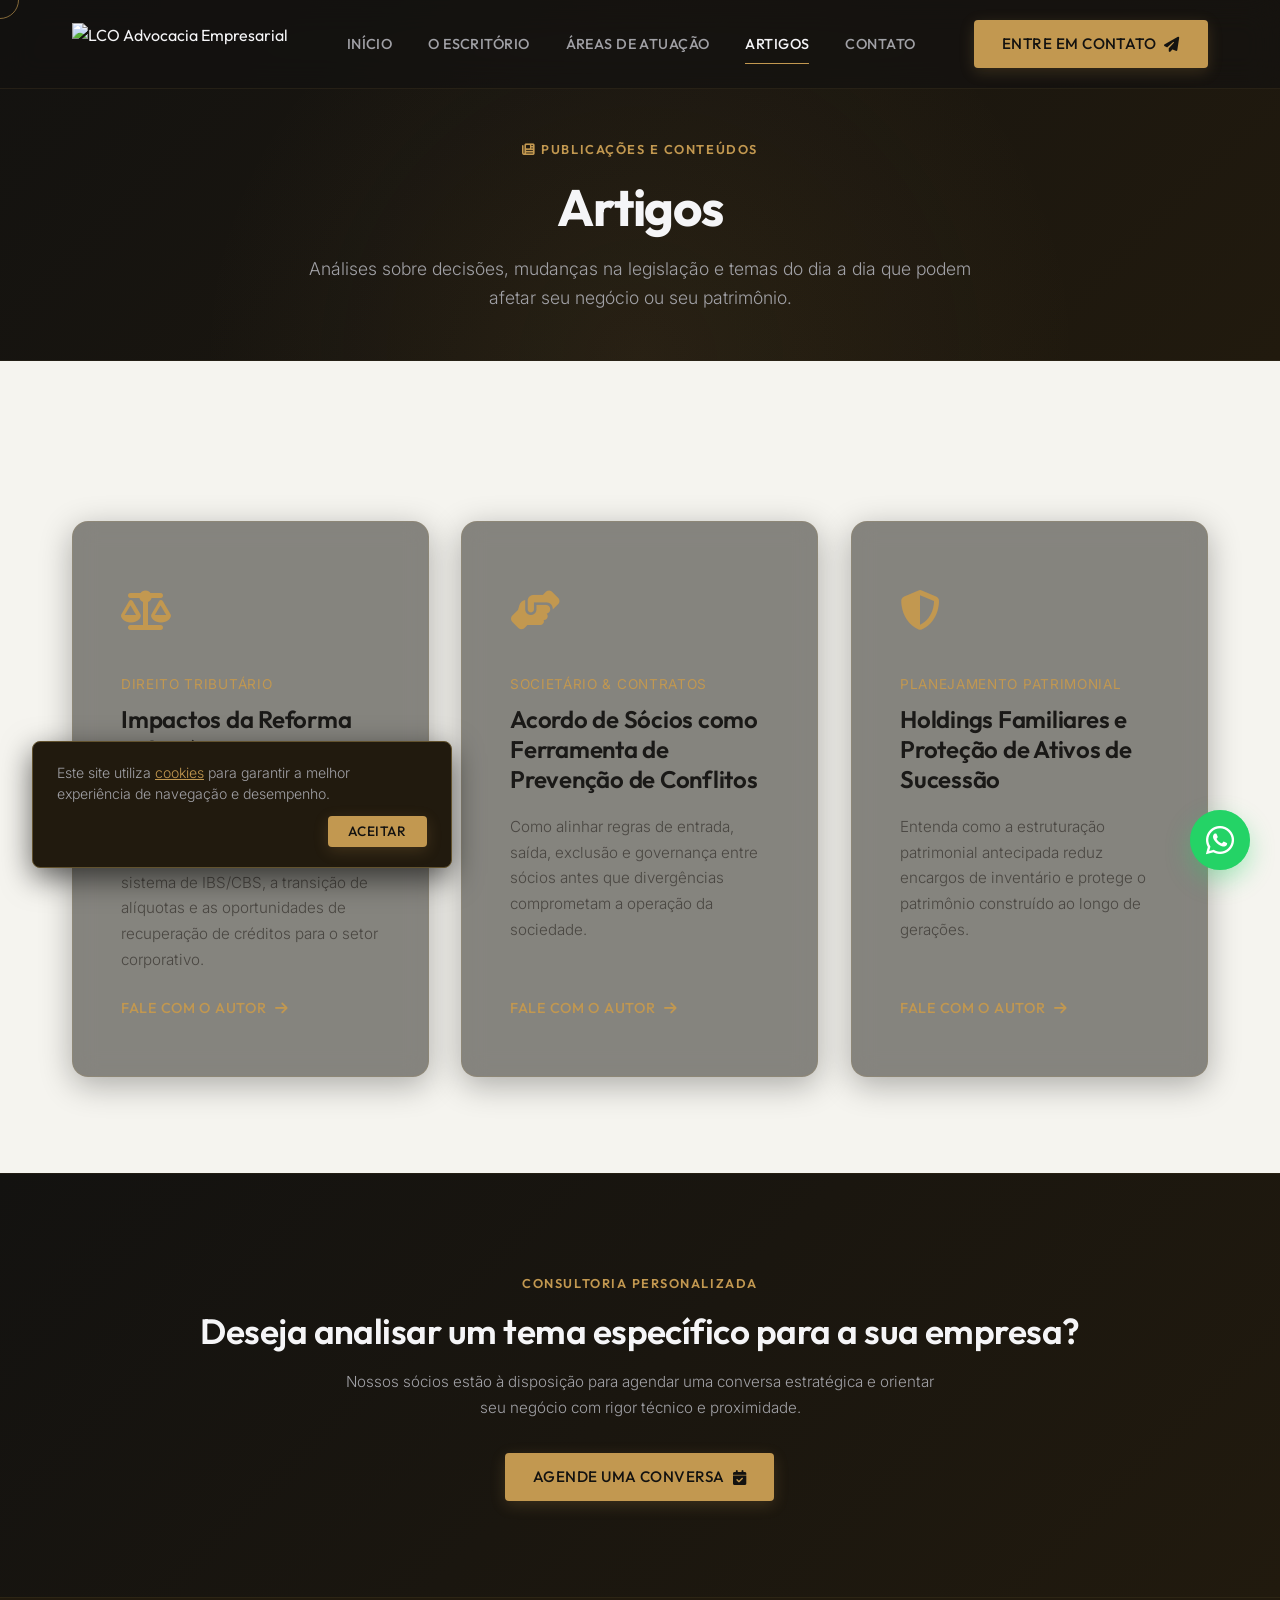
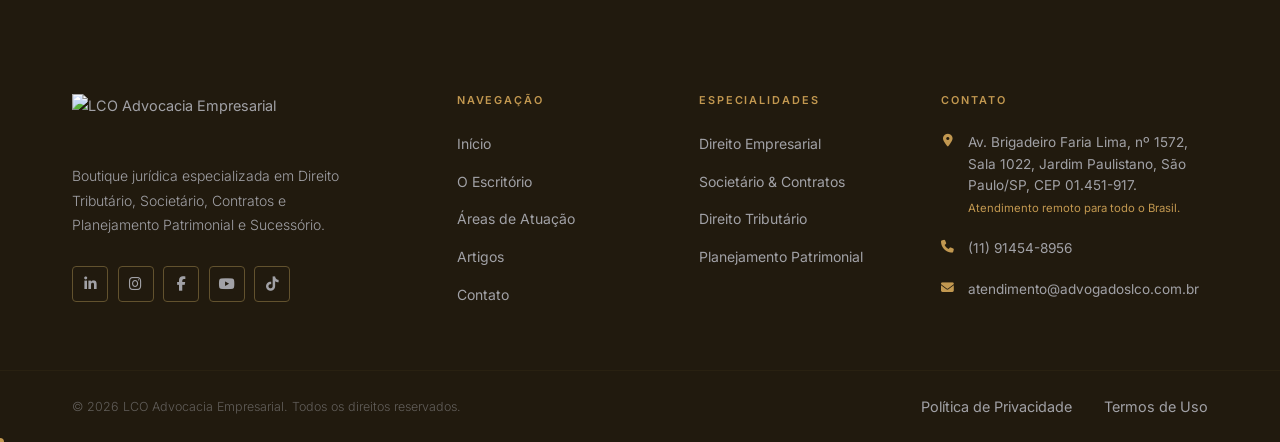
==== artigos.html @ 0fc6b25f "Site LCO Advocacia Empresarial - Versao Final com Ajustes" ====
<!DOCTYPE html>
<html lang="pt-BR">
<head>
  <meta charset="UTF-8">
  <meta name="viewport" content="width=device-width, initial-scale=1.0">
  <meta name="description" content="Artigos e análises sobre decisões jurídicas, mudanças na legislação e temas do dia a dia que podem afetar seu negócio ou seu patrimônio. LCO Advocacia.">
  <title>Artigos | LCO Advocacia Empresarial</title>
  
  <!-- Google Fonts: Outfit & Inter -->
  <link rel="preconnect" href="https://fonts.googleapis.com">
  <link rel="preconnect" href="https://fonts.gstatic.com" crossorigin>
  <link href="https://fonts.googleapis.com/css2?family=Outfit:wght@300;400;500;600;700;800&family=Inter:wght@300;400;500;600&display=swap" rel="stylesheet">
  
  <!-- FontAwesome Icons -->
  <link rel="stylesheet" href="https://cdnjs.cloudflare.com/ajax/libs/font-awesome/6.4.0/css/all.min.css" referrerpolicy="no-referrer" />
  
  <!-- Favicon -->
  <link rel="icon" type="image/png" href="./Imagens/favicon.png">
  <!-- SEO: Open Graph e Canonical -->
  <meta property="og:type" content="website">
  <meta property="og:url" content="https://www.advogadoslco.com.br/artigos.html">
  <meta property="og:title" content="Artigos | LCO Advocacia Empresarial">
  <meta property="og:description" content="Artigos e análises sobre decisões jurídicas, mudanças na legislação e temas do dia a dia.">
  <meta property="og:image" content="https://www.advogadoslco.com.br/Imagens/LCO%203D.png">
  <meta property="og:locale" content="pt_BR">
  <link rel="canonical" href="https://www.advogadoslco.com.br/artigos.html">

  <!-- Custom Styles -->
  <link rel="stylesheet" href="style.css">
</head>
<body>

  <!-- Preloader Animado LCO -->
  <div id="preloader" class="preloader">
    <div class="preloader__logo-wrap">
      <div class="preloader__ring preloader__ring--2"></div>
      <div class="preloader__ring preloader__ring--1"></div>
      <img src="./Imagens/favicon.png" alt="LCO Advocacia" class="preloader__logo">
    </div>
    <div class="preloader__bar"></div>
    <p class="preloader__text">LCO Advocacia</p>
  </div>

  <!-- Header Fixo Premium com Barra Topo -->
  <header class="header transparent">
    <div class="header-top">
      <div class="container header-top-container">
        <div class="header-top-info">
          <a href="mailto:atendimento@advogadoslco.com.br"><i class="fa-solid fa-envelope"></i> atendimento@advogadoslco.com.br</a>
          <a href="tel:5511914548956"><i class="fa-solid fa-phone"></i> (11) 91454-8956</a>
        </div>
        <div class="header-top-social">
          <a href="https://www.linkedin.com/in/lu%C3%ADs-fernando-costa-oliveira-b01384b0/" target="_blank" rel="noopener noreferrer" aria-label="LinkedIn"><i class="fa-brands fa-linkedin-in"></i></a>
          <a href="https://www.instagram.com/luisscostaoliveira/" target="_blank" rel="noopener noreferrer" aria-label="Instagram"><i class="fa-brands fa-instagram"></i></a>
          <a href="https://www.facebook.com/profile.php?id=100076399505576" target="_blank" rel="noopener noreferrer" aria-label="Facebook"><i class="fa-brands fa-facebook-f"></i></a>
          <a href="https://www.youtube.com/@luisscostaoliveiraadv" target="_blank" rel="noopener noreferrer" aria-label="YouTube"><i class="fa-brands fa-youtube"></i></a>
          <a href="https://www.tiktok.com/@luisscostaoliveira?_r=1&_t=ZS-9845zfrhObd" target="_blank" rel="noopener noreferrer" aria-label="TikTok"><i class="fa-brands fa-tiktok"></i></a>
        </div>
      </div>
    </div>
    
    <div class="header-main">
      <div class="container header-container">
        <a href="index.html" class="logo-link" aria-label="LCO Advocacia Home">
          <img src="./Imagens/LCO 3D.png" alt="LCO Advocacia Empresarial" class="logo-img">
        </a>
        
        <!-- Navegação Principal Multipáginas -->
        <nav class="nav-menu" id="navMenu">
          <a href="index.html" class="nav-link">Início</a>
          <a href="sobre.html" class="nav-link">O Escritório</a>
          <a href="atuacao.html" class="nav-link">Áreas de Atuação</a>
          <a href="artigos.html" class="nav-link active">Artigos</a>
          <a href="contato.html" class="nav-link">Contato</a>
        </nav>
        
        <div class="header-actions">
          <a href="contato.html" class="btn btn-gold btn-nav">
            <span>Entre em Contato</span>
            <i class="fa-solid fa-paper-plane"></i>
          </a>
          
          <!-- Menu Hambúrguer Mobile -->
          <button class="mobile-menu-btn" id="mobileMenuBtn" aria-label="Abrir menu de navegação">
            <span class="hamburger-bar"></span>
            <span class="hamburger-bar"></span>
            <span class="hamburger-bar"></span>
          </button>
        </div>
      </div>
    </div>
  </header>

  <!-- Conteúdo Principal -->
  <main>
    
    <!-- Banner de Página -->
    <section class="page-banner">
      <div class="container">
        <span class="section-badge"><i class="fa-solid fa-newspaper"></i> Publicações e Conteúdos</span>
        <h1>Artigos</h1>
        <p style="color: var(--text-secondary); max-width: 700px; margin: 1rem auto 0; font-size: 1.1rem; line-height: 1.6;">
          Análises sobre decisões, mudanças na legislação e temas do dia a dia que podem afetar seu negócio ou seu patrimônio.
        </p>
      </div>
    </section>

    <!-- Grid de Artigos Institucionais -->
    <section class="subpage-container light-section" style="padding: 6rem 0;">
      <div class="container">
        <div class="solutions-grid" style="grid-template-columns: repeat(auto-fit, minmax(320px, 1fr)); gap: 2rem;">
          
          <!-- Artigo 1 -->
          <article class="solution-card reveal" style="display: flex; flex-direction: column; justify-content: space-between;">
            <div class="solution-glow"></div>
            <div class="solution-icon"><i class="fa-solid fa-scale-balanced"></i></div>
            <span style="color: var(--color-gold); font-size: 0.85rem; text-transform: uppercase; font-family: var(--font-sec); letter-spacing: 0.05em; display: block; margin-bottom: 0.5rem;">Direito Tributário</span>
            <h3>Impactos da Reforma Tributária no Planejamento Fiscal de Empresas</h3>
            <p style="margin-bottom: 1.5rem; font-size: 0.95rem;">
              Uma análise profunda sobre o novo sistema de IBS/CBS, a transição de alíquotas e as oportunidades de recuperação de créditos para o setor corporativo.
            </p>
            <a href="contato.html" class="solution-link" style="margin-top: auto; display: inline-flex; align-items: center; gap: 0.5rem; color: var(--color-gold); font-weight: 500;">
              <span>Fale com o Autor</span>
              <i class="fa-solid fa-arrow-right"></i>
            </a>
          </article>

          <!-- Artigo 2 -->
          <article class="solution-card reveal delay-100" style="display: flex; flex-direction: column; justify-content: space-between;">
            <div class="solution-glow"></div>
            <div class="solution-icon"><i class="fa-solid fa-handshake-angle"></i></div>
            <span style="color: var(--color-gold); font-size: 0.85rem; text-transform: uppercase; font-family: var(--font-sec); letter-spacing: 0.05em; display: block; margin-bottom: 0.5rem;">Societário & Contratos</span>
            <h3>Acordo de Sócios como Ferramenta de Prevenção de Conflitos</h3>
            <p style="margin-bottom: 1.5rem; font-size: 0.95rem;">
              Como alinhar regras de entrada, saída, exclusão e governança entre sócios antes que divergências comprometam a operação da sociedade.
            </p>
            <a href="contato.html" class="solution-link" style="margin-top: auto; display: inline-flex; align-items: center; gap: 0.5rem; color: var(--color-gold); font-weight: 500;">
              <span>Fale com o Autor</span>
              <i class="fa-solid fa-arrow-right"></i>
            </a>
          </article>

          <!-- Artigo 3 -->
          <article class="solution-card reveal delay-200" style="display: flex; flex-direction: column; justify-content: space-between;">
            <div class="solution-glow"></div>
            <div class="solution-icon"><i class="fa-solid fa-shield-halved"></i></div>
            <span style="color: var(--color-gold); font-size: 0.85rem; text-transform: uppercase; font-family: var(--font-sec); letter-spacing: 0.05em; display: block; margin-bottom: 0.5rem;">Planejamento Patrimonial</span>
            <h3>Holdings Familiares e Proteção de Ativos de Sucessão</h3>
            <p style="margin-bottom: 1.5rem; font-size: 0.95rem;">
              Entenda como a estruturação patrimonial antecipada reduz encargos de inventário e protege o patrimônio construído ao longo de gerações.
            </p>
            <a href="contato.html" class="solution-link" style="margin-top: auto; display: inline-flex; align-items: center; gap: 0.5rem; color: var(--color-gold); font-weight: 500;">
              <span>Fale com o Autor</span>
              <i class="fa-solid fa-arrow-right"></i>
            </a>
          </article>

        </div>
      </div>
    </section>

    <!-- Chamada para Contato -->
    <section style="padding: 6rem 0; background: linear-gradient(135deg, var(--bg-primary) 0%, var(--bg-secondary) 100%); border-top: 1px solid rgba(98, 82, 46, 0.15);">
      <div class="container" style="text-align: center;">
        <span class="section-badge">Consultoria Personalizada</span>
        <h2 style="font-size: 2.2rem; margin-bottom: 1rem;">Deseja analisar um tema específico para a sua empresa?</h2>
        <p style="color: var(--text-secondary); max-width: 600px; margin: 0 auto 2rem;">
          Nossos sócios estão à disposição para agendar uma conversa estratégica e orientar seu negócio com rigor técnico e proximidade.
        </p>
        <a href="contato.html" class="btn btn-gold btn-lg">
          <span>Agende uma Conversa</span>
          <i class="fa-solid fa-calendar-check"></i>
        </a>
      </div>
    </section>

  </main>

  <!-- Botão Flutuante do WhatsApp -->
  <a href="https://wa.me/5511914548956" class="whatsapp-float" target="_blank" rel="noopener noreferrer" aria-label="Falar pelo WhatsApp">
    <div class="whatsapp-float-pulse"></div>
    <i class="fa-brands fa-whatsapp"></i>
  </a>

  <!-- Rodapé Institucional Expandido -->
  <footer class="footer">
    <div class="footer-top">
      <div class="container footer-grid">
        <div class="footer-brand">
          <a href="index.html"><img src="./Imagens/LCO 3D.png" alt="LCO Advocacia Empresarial" class="footer-logo"></a>
          <p class="footer-desc">Boutique jurídica especializada em Direito Tributário, Societário, Contratos e Planejamento Patrimonial e Sucessório.</p>
          <div class="footer-social">
            <a href="https://www.linkedin.com/in/lu%C3%ADs-fernando-costa-oliveira-b01384b0/" target="_blank" rel="noopener noreferrer" aria-label="LinkedIn"><i class="fa-brands fa-linkedin-in"></i></a>
            <a href="https://www.instagram.com/luisscostaoliveira/" target="_blank" rel="noopener noreferrer" aria-label="Instagram"><i class="fa-brands fa-instagram"></i></a>
            <a href="https://www.facebook.com/profile.php?id=100076399505576" target="_blank" rel="noopener noreferrer" aria-label="Facebook"><i class="fa-brands fa-facebook-f"></i></a>
            <a href="https://www.youtube.com/@luisscostaoliveiraadv" target="_blank" rel="noopener noreferrer" aria-label="YouTube"><i class="fa-brands fa-youtube"></i></a>
            <a href="https://www.tiktok.com/@luisscostaoliveira?_r=1&_t=ZS-9845zfrhObd" target="_blank" rel="noopener noreferrer" aria-label="TikTok"><i class="fa-brands fa-tiktok"></i></a>
          </div>
        </div>
        <div class="footer-nav">
          <h4 class="footer-heading">Navegação</h4>
          <ul>
            <li><a href="index.html">Início</a></li>
            <li><a href="sobre.html">O Escritório</a></li>
            <li><a href="atuacao.html">Áreas de Atuação</a></li>
            <li><a href="artigos.html">Artigos</a></li>
            <li><a href="contato.html">Contato</a></li>
          </ul>
        </div>
        <div class="footer-nav">
          <h4 class="footer-heading">Especialidades</h4>
          <ul>
            <li><a href="atuacao.html">Direito Empresarial</a></li>
            <li><a href="atuacao.html">Societário &amp; Contratos</a></li>
            <li><a href="atuacao.html">Direito Tributário</a></li>
            <li><a href="atuacao.html">Planejamento Patrimonial</a></li>
          </ul>
        </div>
        <div class="footer-contact-col">
          <h4 class="footer-heading">Contato</h4>
          <div class="footer-contact-items">
            <div class="footer-contact-item">
              <i class="fa-solid fa-location-dot"></i>
              <span>Av. Brigadeiro Faria Lima, nº 1572, Sala 1022, Jardim Paulistano, São Paulo/SP, CEP 01.451-917.<br><small style="color: var(--color-gold);">Atendimento remoto para todo o Brasil.</small></span>
            </div>
            <div class="footer-contact-item">
              <i class="fa-solid fa-phone"></i>
              <a href="tel:5511914548956">(11) 91454-8956</a>
            </div>
            <div class="footer-contact-item">
              <i class="fa-solid fa-envelope"></i>
              <a href="mailto:atendimento@advogadoslco.com.br">atendimento@advogadoslco.com.br</a>
            </div>
          </div>
        </div>
      </div>
    </div>
    <div class="footer-bottom">
      <div class="container footer-bottom-container">
        <p>&copy; 2026 LCO Advocacia Empresarial. Todos os direitos reservados.</p>
        <div class="footer-links">
          <a href="privacidade.html">Política de Privacidade</a>
          <a href="termos.html">Termos de Uso</a>
        </div>
      </div>
    </div>
  </footer>

  <!-- Custom Script -->
  <script src="script.js" defer></script>
</body>
</html>
---- style.css ----
@import url('https://fonts.googleapis.com/css2?family=Outfit:wght@300;400;500;600;700;800&family=Inter:wght@300;400;500;600&display=swap');

:root {
  /* Paleta de Cores Oficial - LCO Advocacia */
  --bg-primary: #131210;       /* Grafite Escuro Quente */
  --bg-secondary: #211a0e;     /* Grafite Escuro Médio */
  --color-gold: #c29850;       /* Dourado Metálico Principal (Destaque) */
  --color-gold-hover: #b69756; /* Dourado Suave (Hover/Realces) */
  --color-bronze: #62522e;     /* Bronze Profundo (Bordas e divisores) */
  --text-primary: #f5f5f7;     /* Off-White (Texto Principal) */
  --text-secondary: #a1a1a6;   /* Cinza Claro (Texto Secundário) */

  /* Tipografia */
  --font-main: 'Outfit', sans-serif;
  --font-sec: 'Inter', sans-serif;

  /* Transições e Animações */
  --transition-fast: 0.2s ease;
  --transition-normal: 0.35s cubic-bezier(0.16, 1, 0.3, 1);
  --transition-slow: 0.6s cubic-bezier(0.16, 1, 0.3, 1);

  /* Elementos de Layout */
  --border-radius-sm: 4px;
  --border-radius-md: 8px;
  --border-radius-lg: 16px;
  --border-radius-full: 9999px;
  
  --border-subtle: 1px solid rgba(194, 152, 80, 0.15);
  --shadow-premium: 0 15px 35px rgba(0, 0, 0, 0.6);
}

/* Reset Global */
*, *::before, *::after {
  box-sizing: border-box;
  margin: 0;
  padding: 0;
}

html {
  scroll-behavior: smooth;
  font-size: 16px;
  -webkit-text-size-adjust: 100%;
}

body {
  background-color: var(--bg-primary);
  color: var(--text-primary);
  font-family: var(--font-main);
  line-height: 1.6;
  -webkit-font-smoothing: antialiased;
  -moz-osx-font-smoothing: grayscale;
  overflow-x: hidden;
}

/* Estilos de Tipografia */
h1, h2, h3, h4, h5, h6 {
  color: var(--text-primary);
  font-weight: 600;
  line-height: 1.25;
  letter-spacing: -0.01em;
}

h1 {
  font-size: clamp(2.5rem, 5vw, 4rem);
  font-weight: 700;
  letter-spacing: -0.025em;
  margin-bottom: 1.5rem;
}

h2 {
  font-size: clamp(2rem, 4vw, 2.75rem);
  font-weight: 600;
  letter-spacing: -0.015em;
  margin-bottom: 1.25rem;
}

h3 {
  font-size: clamp(1.35rem, 2.5vw, 1.75rem);
  font-weight: 500;
  margin-bottom: 1rem;
}

p {
  color: var(--text-secondary);
  font-family: var(--font-sec);
  font-size: clamp(0.95rem, 1vw, 1.05rem);
  font-weight: 300;
  margin-bottom: 1.5rem;
  max-width: 75ch;
  line-height: 1.7;
}

/* Links e Elementos Interativos */
a {
  color: inherit;
  text-decoration: none;
  transition: color var(--transition-fast), border-color var(--transition-fast);
}

button, 
.btn,
input[type="submit"],
input[type="button"] {
  cursor: pointer;
  font-family: var(--font-main);
  font-size: 0.95rem;
  font-weight: 500;
  border: none;
  background: none;
  outline: none;
  display: inline-flex;
  align-items: center;
  justify-content: center;
  transition: background-color var(--transition-normal), 
              color var(--transition-normal), 
              border-color var(--transition-normal), 
              transform var(--transition-normal),
              box-shadow var(--transition-normal);
}

button:focus-visible,
a:focus-visible,
input:focus-visible,
textarea:focus-visible {
  outline: 2px solid var(--color-gold);
  outline-offset: 4px;
}

::-webkit-selection {
  background-color: var(--color-gold);
  color: var(--bg-primary);
}
::selection {
  background-color: var(--color-gold);
  color: var(--bg-primary);
}

/* Layout Base */
.container {
  width: 100%;
  max-width: 1200px;
  margin: 0 auto;
  padding: 0 2rem;
}

@media (max-width: 768px) {
  .container {
    padding: 0 1.25rem;
  }
}

/* Botões Premium */
.btn {
  padding: 0.75rem 1.75rem;
  border-radius: var(--border-radius-sm);
  font-weight: 500;
  gap: 0.5rem;
  letter-spacing: 0.03em;
  text-transform: uppercase;
}

.btn-large {
  padding: 1rem 2.25rem;
  font-size: 1rem;
}

.btn-gold {
  background-color: var(--color-gold);
  color: var(--bg-primary);
  box-shadow: 0 4px 15px rgba(194, 152, 80, 0.2);
}

.btn-gold:hover {
  background-color: var(--color-gold-hover);
  transform: translateY(-2px);
  box-shadow: 0 6px 20px rgba(194, 152, 80, 0.3);
}

.btn-outline {
  border: 1px solid var(--color-bronze);
  color: var(--text-primary);
}

.btn-outline:hover {
  border-color: var(--color-gold);
  background-color: rgba(194, 152, 80, 0.05);
  color: var(--color-gold);
  transform: translateY(-2px);
}

.section-badge {
  display: inline-block;
  color: var(--color-gold);
  font-size: 0.8rem;
  font-weight: 600;
  text-transform: uppercase;
  letter-spacing: 0.12em;
  margin-bottom: 1rem;
}

.section-title {
  font-size: clamp(2rem, 3.5vw, 2.5rem);
  font-weight: 700;
  line-height: 1.2;
  margin-bottom: 1.75rem;
}

.text-center {
  text-align: center;
}

/* ==========================================================================
   Header com Barra de Informações do Topo
   ========================================================================== */
.header {
  position: fixed;
  top: 0;
  left: 0;
  width: 100%;
  z-index: 1000;
  transition: transform var(--transition-normal), background-color var(--transition-normal);
}

.header-top {
  background-color: rgba(19, 18, 16, 0.95);
  border-bottom: 1px solid rgba(98, 82, 46, 0.2);
  font-size: 0.8rem;
  padding: 0.5rem 0;
  color: var(--text-secondary);
  font-family: var(--font-sec);
  transition: height var(--transition-normal), opacity var(--transition-normal);
}

.header-top-container {
  display: flex;
  justify-content: space-between;
  align-items: center;
}

.header-top-info {
  display: flex;
  gap: 2rem;
}

.header-top-info a {
  display: flex;
  align-items: center;
  gap: 0.5rem;
}

.header-top-info a:hover {
  color: var(--color-gold);
}

.header-top-social {
  display: flex;
  gap: 1rem;
}

.header-top-social a {
  transition: color var(--transition-fast);
}

.header-top-social a:hover {
  color: var(--color-gold);
}

.header-main {
  padding: 1.25rem 0;
  background-color: rgba(19, 18, 16, 0.7);
  backdrop-filter: blur(16px);
  -webkit-backdrop-filter: blur(16px);
  border-bottom: 1px solid rgba(194, 152, 80, 0.1);
  transition: padding var(--transition-normal), background-color var(--transition-normal);
}

.header-container {
  display: flex;
  align-items: center;
  justify-content: space-between;
}

.logo-img {
  height: 42px;
  width: auto;
  display: block;
}

.nav-menu {
  display: flex;
  align-items: center;
  gap: 2.25rem;
}

.nav-link {
  font-size: 0.9rem;
  font-weight: 500;
  color: var(--text-secondary);
  position: relative;
  padding: 0.5rem 0;
  letter-spacing: 0.03em;
  text-transform: uppercase;
}

.nav-link::after {
  content: '';
  position: absolute;
  bottom: 0;
  left: 50%;
  transform: translateX(-50%);
  width: 0;
  height: 1px;
  background-color: var(--color-gold);
  transition: width var(--transition-normal);
}

.nav-link:hover,
.nav-link.active {
  color: var(--text-primary);
}

.nav-link:hover::after,
.nav-link.active::after {
  width: 100%;
}

.header-actions {
  display: flex;
  align-items: center;
  gap: 1rem;
}

.mobile-menu-btn {
  display: none;
  font-size: 1.5rem;
  color: var(--text-primary);
  padding: 0.5rem;
}

/* Colapso no scroll */
.header.header-scrolled {
  box-shadow: 0 10px 30px rgba(0, 0, 0, 0.4);
}

.header.header-scrolled .header-top {
  display: none;
}

.header.header-scrolled .header-main {
  padding: 0.75rem 0;
  background-color: rgba(19, 18, 16, 0.95);
  border-bottom-color: rgba(194, 152, 80, 0.2);
}

/* ==========================================================================
   Hero Section Imersiva (Foto de Fundo Dr. Luís no Escritório LCO)
   ========================================================================== */
.hero-immersive-section {
  position: relative;
  min-height: 100vh;
  display: flex;
  align-items: center;
  padding: 130px 0 70px;
  overflow: hidden;
  background-color: #0e0d0b;
  perspective: 1000px; /* Habilita efeito de inclinação 3D */
}

/* Div do background dinâmico para Parallax */
.hero-immersive-section .hero-immersive__bg {
  position: absolute;
  top: 0;
  left: 0;
  width: 100%;
  height: 120%; /* Altura maior para cobrir o movimento de subida no scroll */
  z-index: 0;
}
.hero-immersive-section .hero-immersive__bg img {
  width: 100%;
  height: 100%;
  object-fit: cover;
  filter: brightness(0.25) contrast(1.1);
}

/* Palco de posicionamento da foto do Hero (Estático) */
#heroStage {
  position: absolute;
  inset: 0;
  width: 100%;
  height: 100%;
  z-index: 2;
  pointer-events: none;
}

.hero-character-3d {
  position: absolute;
  bottom: 0;
  right: 10%;
  max-height: calc(100vh - 75px);
  height: 94%;
  width: auto;
  z-index: 2;
  object-fit: contain;
  pointer-events: none;
  filter: drop-shadow(-15px 15px 35px rgba(0,0,0,0.7));
}

.hero-bg-overlay {
  position: absolute;
  inset: 0;
  background: linear-gradient(90deg, 
    rgba(14, 13, 11, 0.98) 0%, 
    rgba(14, 13, 11, 0.90) 35%, 
    rgba(14, 13, 11, 0.40) 50%, 
    rgba(14, 13, 11, 0) 62%);
  z-index: 1;
  pointer-events: none;
}

.hero-container {
  position: relative;
  z-index: 2;
  display: grid;
  grid-template-columns: 1.25fr 0.75fr;
  gap: 2rem;
  align-items: center;
  width: 100%;
}

.hero-content {
  display: flex;
  flex-direction: column;
  align-items: flex-start;
  max-width: 680px;
}

.hero-title {
  font-size: clamp(2rem, 3.8vw, 3rem);
  font-weight: 700;
  line-height: 1.25;
  color: var(--text-primary);
  margin-bottom: 1.25rem;
  letter-spacing: -0.02em;
  text-shadow: 0 4px 25px rgba(0, 0, 0, 0.7);
}

.hero-desc {
  font-size: clamp(0.95rem, 1.1vw, 1.05rem);
  line-height: 1.7;
  color: var(--text-secondary);
  margin-bottom: 1.75rem;
  text-shadow: 0 2px 12px rgba(0, 0, 0, 0.6);
}

.hero-actions {
  display: flex;
  align-items: center;
  gap: 2rem;
  margin-bottom: 1.5rem;
  flex-wrap: wrap;
}

.hero-stats-bar {
  display: flex;
  align-items: center;
  flex-wrap: wrap;
  gap: 1.5rem;
  padding-top: 2rem;
  border-top: 1px solid rgba(194, 152, 80, 0.25);
  width: 100%;
}

.hero-stats-bar .stat-item {
  display: flex;
  align-items: center;
  gap: 0.5rem;
  color: var(--color-gold);
  font-size: 0.85rem;
  font-weight: 500;
  font-family: var(--font-sec);
  text-transform: uppercase;
  letter-spacing: 0.05em;
}

.hero-stats-bar .stat-item i {
  font-size: 1.2rem;
}

.hero-stats-bar .stat-item span {
  color: var(--text-secondary);
}

/* Responsividade Hero Imersivo */
@media (max-width: 992px) {
  .hero-immersive-section {
    background-position: 78% center;
  }

  .hero-immersive-section .hero-immersive__bg img {
    filter: brightness(0.32) contrast(1.1) !important;
  }

  .hero-bg-overlay {
    background: linear-gradient(180deg, 
      rgba(14, 13, 11, 0.90) 0%, 
      rgba(14, 13, 11, 0.82) 50%, 
      rgba(14, 13, 11, 0.92) 100%) !important;
  }

  .hero-container {
    grid-template-columns: 1fr;
    text-align: center;
  }

  .hero-content {
    align-items: center;
    max-width: 100%;
  }

  .hero-title, .hero-desc {
    text-shadow: 0 2px 12px rgba(0, 0, 0, 0.9);
  }

  .hero-actions {
    justify-content: center;
  }

  .hero-stats-bar {
    justify-content: center;
  }

  .hero-character-3d {
    opacity: 0.38 !important;
    max-height: 55vh;
    right: 50%;
    transform: translateX(50%);
    filter: drop-shadow(0px 10px 25px rgba(0,0,0,0.9));
  }
}

@media (max-width: 576px) {
  .hero-stats-bar {
    flex-direction: column;
    gap: 1rem;
  }

  .stat-sep {
    width: 60px;
    height: 1px;
  }
}



.hero-phone-cta .phone-details span {
  display: block;
  font-size: 0.75rem;
  color: var(--text-secondary);
}

.hero-phone-cta .phone-details h4 {
  font-size: 1.05rem;
  font-weight: 600;
  color: var(--text-primary);
}

.hero-image-wrapper {
  position: relative;
  display: flex;
  justify-content: center;
  align-items: center;
}

.hero-img {
  max-width: 100%;
  height: auto;
  border-radius: var(--border-radius-lg);
  border: 1px solid rgba(194, 152, 80, 0.25);
  box-shadow: var(--shadow-premium);
  mask-image: linear-gradient(to bottom, black 85%, transparent 100%);
  -webkit-mask-image: linear-gradient(to bottom, black 85%, transparent 100%);
}

.hero-glow {
  position: absolute;
  width: 120%;
  height: 120%;
  background: radial-gradient(circle, rgba(194, 152, 80, 0.08) 0%, transparent 60%);
  pointer-events: none;
  z-index: -1;
}

/* ==========================================================================
   Seção Resumo do Escritório (Home)
   ========================================================================== */
.about-summary {
  padding: 8rem 0;
  background-color: var(--bg-secondary);
  position: relative;
}

.about-summary-grid {
  display: grid;
  grid-template-columns: 1.2fr 1fr;
  gap: 5rem;
  align-items: center;
}

.about-summary-text .about-lead {
  font-size: 1.2rem;
  color: var(--text-primary);
  font-weight: 400;
  border-left: 3px solid var(--color-gold);
  padding-left: 1.25rem;
  margin-bottom: 1.75rem;
}

.about-summary-visual {
  display: flex;
  justify-content: center;
}

.summary-circle-frame {
  position: relative;
  width: 380px;
  height: 380px;
  border-radius: 50%;
  padding: 8px;
  background: linear-gradient(135deg, var(--color-bronze) 0%, rgba(98, 82, 46, 0.1) 100%);
  box-shadow: var(--shadow-premium);
}

.summary-circle-frame::before {
  content: '';
  position: absolute;
  inset: 0;
  border: 1px solid rgba(194, 152, 80, 0.3);
  border-radius: 50%;
  pointer-events: none;
  margin: 4px;
}

.summary-img {
  width: 100%;
  height: 100%;
  object-fit: cover;
  border-radius: 50%;
  display: block;
}

/* ==========================================================================
   Nossas Soluções (Especialidades na Home)
   ========================================================================== */
.solutions-section {
  padding: 8rem 0;
  background-color: var(--bg-primary);
}

.solutions-grid {
  display: grid;
  grid-template-columns: repeat(2, 1fr);
  gap: 2.5rem;
  margin-top: 4rem;
}

.solution-card {
  position: relative;
  background: rgba(23, 20, 15, 0.5);
  backdrop-filter: blur(12px);
  -webkit-backdrop-filter: blur(12px);
  border: 1px solid rgba(194, 152, 80, 0.15);
  border-radius: var(--border-radius-lg);
  padding: 3.5rem 3rem;
  overflow: hidden;
  transition: transform var(--transition-normal), 
              border-color var(--transition-normal), 
              box-shadow var(--transition-normal),
              background var(--transition-normal);
  display: flex;
  flex-direction: column;
  align-items: flex-start;
  z-index: 1;
  box-shadow: 0 8px 32px 0 rgba(0, 0, 0, 0.3);
}

.solution-card:hover {
  transform: scale(1.02) translateY(-8px);
  border-color: var(--color-gold);
  background: rgba(23, 20, 15, 0.8);
  box-shadow: 0 20px 40px rgba(0, 0, 0, 0.5), 
              0 0 30px rgba(194, 152, 80, 0.15);
}

.solution-glow {
  position: absolute;
  bottom: 0;
  left: 50%;
  transform: translateX(-50%) translateY(50%);
  width: 150%;
  height: 150%;
  background: radial-gradient(circle, rgba(194, 152, 80, 0.12) 0%, transparent 70%);
  opacity: 0;
  transition: opacity var(--transition-slow);
  pointer-events: none;
  z-index: -1;
}

.solution-card:hover .solution-glow {
  opacity: 1;
}

.solution-icon {
  font-size: 2.5rem;
  color: var(--color-gold);
  margin-bottom: 2rem;
  transition: transform var(--transition-normal);
}

.solution-card:hover .solution-icon {
  transform: scale(1.1);
}

.solution-card h3 {
  font-size: 1.5rem;
  font-weight: 600;
  margin-bottom: 1.25rem;
}

.solution-card p {
  font-size: 1rem;
  color: var(--text-secondary);
  margin-bottom: 2rem;
}

.solution-link {
  color: var(--color-gold);
  font-size: 0.9rem;
  font-weight: 600;
  text-transform: uppercase;
  letter-spacing: 0.05em;
  display: inline-flex;
  align-items: center;
  gap: 0.5rem;
  margin-top: auto;
}

.solution-link i {
  transition: transform var(--transition-fast);
}

.solution-card:hover .solution-link i {
  transform: translateX(5px);
}

/* ==========================================================================
   Banners das Páginas Internas (Breadcrumbs)
   ========================================================================== */
.page-banner {
  padding: 8.5rem 0 3rem;
  background: radial-gradient(circle at 50% 100%, rgba(194, 152, 80, 0.08) 0%, transparent 60%),
              linear-gradient(135deg, var(--bg-primary) 0%, var(--bg-secondary) 100%);
  border-bottom: 1px solid rgba(98, 82, 46, 0.2);
  text-align: center;
}

.page-banner h1 {
  font-size: clamp(2.2rem, 5vw, 3.2rem);
  margin-bottom: 1rem;
  font-weight: 700;
}

.breadcrumb {
  display: flex;
  justify-content: center;
  align-items: center;
  gap: 0.5rem;
  font-family: var(--font-sec);
  font-size: 0.9rem;
  color: var(--text-secondary);
}

.breadcrumb a {
  transition: color var(--transition-fast);
}

.breadcrumb a:hover {
  color: var(--color-gold);
}

.breadcrumb span {
  color: var(--color-gold);
}

.subpage-container {
  padding: 8rem 0;
}

/* ==========================================================================
   Estilos específicos de sobre.html (Apresentação Sócios)
   ========================================================================== */
.lawyers-section {
  padding: 8rem 0;
  background-color: var(--bg-primary);
}

.lawyers-grid {
  display: grid;
  grid-template-columns: repeat(2, 1fr);
  gap: 4rem;
  margin-top: 4rem;
}

.lawyer-card {
  background: rgba(23, 20, 15, 0.4);
  backdrop-filter: blur(8px);
  -webkit-backdrop-filter: blur(8px);
  border: 1px solid rgba(194, 152, 80, 0.15);
  border-radius: var(--border-radius-lg);
  padding: 4rem 3rem;
  box-shadow: var(--shadow-premium);
  display: flex;
  flex-direction: column;
  align-items: center;
  gap: 2rem;
  transition: transform var(--transition-normal), border-color var(--transition-normal);
}

.lawyer-card:hover {
  transform: translateY(-5px);
  border-color: var(--color-gold);
}

.lawyer-photo-frame {
  position: relative;
  width: 180px;
  height: 180px;
  border-radius: 50%;
  padding: 5px;
  background: linear-gradient(135deg, var(--color-gold) 0%, var(--color-bronze) 100%);
  box-shadow: var(--shadow-premium);
}

.lawyer-photo {
  width: 100%;
  height: 100%;
  object-fit: cover;
  object-position: top;
  border-radius: 50%;
  display: block;
}

.lawyer-info {
  text-align: center;
  width: 100%;
}

.lawyer-info h2 {
  font-size: 1.6rem;
  margin-bottom: 0.25rem;
}

.lawyer-role {
  color: var(--color-gold);
  font-size: 0.85rem;
  text-transform: uppercase;
  letter-spacing: 0.1em;
  margin-bottom: 0.5rem;
  font-weight: 600;
}

.lawyer-oab {
  font-size: 0.85rem;
  color: var(--text-secondary);
  margin-bottom: 1.5rem;
  font-family: var(--font-sec);
}

.lawyer-bio {
  font-size: 0.95rem;
  line-height: 1.7;
  color: var(--text-secondary);
  text-align: justify;
}

/* ==========================================================================
   Estilos específicos de atuacao.html (Pilares e Clientes)
   ========================================================================== */
.atuacao-details {
  background-color: var(--bg-primary);
}

.atuacao-list {
  display: flex;
  flex-direction: column;
  gap: 4rem;
}

.atuacao-item {
  display: grid;
  grid-template-columns: 1fr 1.5fr;
  gap: 4rem;
  padding: 4rem;
  background: rgba(23, 20, 15, 0.35);
  backdrop-filter: blur(8px);
  -webkit-backdrop-filter: blur(8px);
  border: 1px solid rgba(194, 152, 80, 0.15);
  border-radius: var(--border-radius-lg);
  box-shadow: var(--shadow-premium);
}

.atuacao-title-box {
  display: flex;
  flex-direction: column;
  align-items: flex-start;
}

.atuacao-icon {
  font-size: 3rem;
  color: var(--color-gold);
  margin-bottom: 1.5rem;
}

.atuacao-title-box h2 {
  font-size: 1.85rem;
  line-height: 1.3;
}

.atuacao-content-box {
  display: flex;
  flex-direction: column;
}

.atuacao-content-box p {
  font-size: 1.05rem;
  margin-bottom: 2rem;
}

.atuacao-features-grid {
  display: grid;
  grid-template-columns: repeat(2, 1fr);
  gap: 1.25rem;
}

.atuacao-feature-item {
  display: flex;
  align-items: center;
  gap: 0.75rem;
  font-family: var(--font-sec);
  font-size: 0.95rem;
  color: var(--text-primary);
}

.atuacao-feature-item i {
  color: var(--color-gold);
  font-size: 0.8rem;
}

.clients-section {
  padding: 8rem 0;
  background-color: var(--bg-secondary);
}

.clients-grid {
  display: grid;
  grid-template-columns: repeat(4, 1fr);
  gap: 2rem;
  margin-top: 4rem;
}

.client-card {
  background-color: var(--bg-primary);
  border: 1px solid rgba(98, 82, 46, 0.2);
  border-radius: var(--border-radius-md);
  padding: 2.5rem 2rem;
  transition: all var(--transition-normal);
  text-align: center;
}

.client-card:hover {
  transform: translateY(-5px);
  border-color: var(--color-gold);
  box-shadow: 0 15px 30px rgba(0, 0, 0, 0.4);
}

.client-icon {
  font-size: 2.25rem;
  color: var(--color-gold);
  margin-bottom: 1.5rem;
}

.client-card h3 {
  font-size: 1.2rem;
  margin-bottom: 1rem;
}

.client-card p {
  font-size: 0.875rem;
  color: var(--text-secondary);
  line-height: 1.6;
  margin-bottom: 0;
}

/* ==========================================================================
   Seção Contato (Página e Formulário)
   ========================================================================== */
.contact-grid {
  display: grid;
  grid-template-columns: 1.1fr 1.3fr;
  gap: 5rem;
  align-items: flex-start;
}

.info-items {
  display: flex;
  flex-direction: column;
  gap: 2.25rem;
  margin: 3rem 0;
}

.info-item {
  display: flex;
  align-items: flex-start;
  gap: 1.25rem;
}

.info-icon {
  width: 50px;
  height: 50px;
  background-color: rgba(194, 152, 80, 0.08);
  border: 1px solid rgba(194, 152, 80, 0.2);
  border-radius: var(--border-radius-md);
  display: flex;
  align-items: center;
  justify-content: center;
  color: var(--color-gold);
  font-size: 1.25rem;
  flex-shrink: 0;
  transition: transform var(--transition-normal), border-color var(--transition-normal);
}

.info-item:hover .info-icon {
  transform: translateY(-3px);
  border-color: var(--color-gold);
}

.info-text h3 {
  font-size: 1.1rem;
  font-weight: 600;
  margin-bottom: 0.25rem;
}

.info-text p {
  font-size: 0.95rem;
  color: var(--text-secondary);
  margin-bottom: 0;
  font-family: var(--font-sec);
}

.contact-social {
  display: flex;
  gap: 1rem;
}

.contact-social a {
  width: 40px;
  height: 40px;
  border: 1px solid var(--color-bronze);
  border-radius: var(--border-radius-sm);
  display: flex;
  align-items: center;
  justify-content: center;
  color: var(--text-secondary);
  font-size: 1rem;
  transition: all var(--transition-normal);
}

.contact-social a:hover {
  border-color: var(--color-gold);
  color: var(--color-gold);
  background-color: rgba(194, 152, 80, 0.05);
  transform: translateY(-3px);
}

.contact-form-wrapper {
  background-color: var(--bg-secondary);
  border: 1px solid rgba(98, 82, 46, 0.2);
  border-radius: var(--border-radius-lg);
  padding: 3.5rem 3rem;
  box-shadow: var(--shadow-premium);
}

.contact-form {
  display: flex;
  flex-direction: column;
  gap: 1.75rem;
}

.form-group {
  display: flex;
  flex-direction: column;
  gap: 0.5rem;
}

.form-group label {
  font-size: 0.8rem;
  font-weight: 500;
  color: var(--text-primary);
  text-transform: uppercase;
  letter-spacing: 0.05em;
}

.form-group input,
.form-group select,
.form-group textarea {
  background-color: var(--bg-primary);
  border: 1px solid var(--color-bronze);
  color: var(--text-primary);
  font-family: var(--font-sec);
  font-size: 0.95rem;
  padding: 1rem 1.25rem;
  border-radius: var(--border-radius-sm);
  outline: none;
  transition: border-color var(--transition-normal), 
              box-shadow var(--transition-normal),
              background-color var(--transition-normal);
}

.form-group input::placeholder,
.form-group textarea::placeholder {
  color: #55524c;
}

.form-group input:focus,
.form-group select:focus,
.form-group textarea:focus {
  border-color: var(--color-gold);
  box-shadow: 0 0 15px rgba(194, 152, 80, 0.25), inset 0 0 10px rgba(194, 152, 80, 0.05);
  background-color: rgba(33, 26, 14, 0.9);
}

.contact-form .btn {
  width: 100%;
  margin-top: 0.5rem;
}

/* ==========================================================================
   Botão Flutuante do WhatsApp & Rodapé
   ========================================================================== */
.whatsapp-float {
  position: fixed;
  bottom: 30px;
  right: 30px;
  width: 60px;
  height: 60px;
  background-color: #25d366;
  color: #fff;
  border-radius: 50%;
  display: flex;
  align-items: center;
  justify-content: center;
  font-size: 2rem;
  box-shadow: 0 10px 25px rgba(37, 211, 102, 0.35);
  z-index: 999;
  transition: transform var(--transition-normal), background-color var(--transition-normal);
}

.whatsapp-float:hover {
  transform: scale(1.1) translateY(-3px);
  background-color: #20ba59;
}

.whatsapp-float-pulse {
  position: absolute;
  inset: 0;
  border-radius: 50%;
  background-color: #25d366;
  opacity: 0.4;
  z-index: -1;
  animation: whatsappPulse 2s infinite;
}

@keyframes whatsappPulse {
  0% {
    transform: scale(1);
    opacity: 0.45;
  }
  100% {
    transform: scale(1.6);
    opacity: 0;
  }
}

.footer {
  background-color: var(--bg-primary);
  border-top: 1px solid rgba(98, 82, 46, 0.15);
  padding: 3rem 0;
  color: var(--text-secondary);
  font-size: 0.9rem;
  font-family: var(--font-sec);
}

.footer-container {
  display: flex;
  align-items: center;
  justify-content: space-between;
}

.footer-links {
  display: flex;
  gap: 2rem;
}

.footer-links a:hover {
  color: var(--color-gold);
}

/* ==========================================================================
   Scroll Reveal Animations
   ========================================================================== */
.reveal {
  opacity: 0;
  transform: translateY(40px);
  transition: opacity 0.8s cubic-bezier(0.16, 1, 0.3, 1), 
              transform 0.8s cubic-bezier(0.16, 1, 0.3, 1);
}

.reveal.active {
  opacity: 1;
  transform: translateY(0);
}

.reveal.delay-100 { transition-delay: 0.1s; }
.reveal.delay-200 { transition-delay: 0.2s; }
.reveal.delay-300 { transition-delay: 0.3s; }


/* ==========================================================================
   Design Premium Estilo Hafnia (Adições LCO)
   ========================================================================== */
.italic {
  font-style: italic;
  font-family: var(--font-main);
  font-weight: 300;
}

/* Header Transparente com Blur */
.header.transparent {
  background-color: transparent;
  border-bottom: 1px solid rgba(194, 152, 80, 0);
}
.header.transparent .header-top {
  opacity: 0;
  height: 0;
  padding: 0;
  overflow: hidden;
  border-bottom: none;
}
.header.scrolled {
  background-color: rgba(19, 18, 16, 0.85);
  backdrop-filter: blur(20px);
  -webkit-backdrop-filter: blur(20px);
  border-bottom: 1px solid rgba(194, 152, 80, 0.15);
}

/* Hero Imersivo 100vh */
.hero-immersive {
  height: 100vh;
  width: 100%;
  position: relative;
  display: flex;
  align-items: center;
  justify-content: center;
  overflow: hidden;
  background-color: var(--bg-primary);
}
.hero-immersive__bg {
  position: absolute;
  top: 0;
  left: 0;
  width: 100%;
  height: 100%;
  z-index: 1;
}
.hero-immersive__bg img,
.hero-immersive__bg video {
  width: 100%;
  height: 100%;
  object-fit: cover;
  filter: brightness(0.25) contrast(1.1);
}
.hero-immersive__content {
  position: relative;
  z-index: 2;
  text-align: center;
  max-width: 900px;
  padding: 0 2rem 6rem;
}
.hero-immersive__logo-box {
  width: 120px;
  height: 120px;
  margin: 0 auto 2.5rem;
  opacity: 0.95;
  transition: transform 0.8s cubic-bezier(0.16, 1, 0.3, 1);
}
.hero-immersive__logo-box img {
  width: 100%;
  height: 100%;
  object-fit: contain;
}
.hero-immersive__title {
  font-size: clamp(2.5rem, 6vw, 4.5rem);
  font-weight: 400;
  line-height: 1.15;
  letter-spacing: -0.02em;
  margin-bottom: 2rem;
}
.hero-immersive__desc {
  font-size: clamp(1rem, 1.5vw, 1.2rem);
  color: var(--text-secondary);
  max-width: 60ch;
  margin: 0 auto 3rem;
}

/* Indicador de Scroll */
.scroll-indicator {
  position: absolute;
  bottom: 2.5rem;
  left: 50%;
  transform: translateX(-50%);
  z-index: 3;
  display: flex;
  flex-direction: column;
  align-items: center;
  gap: 0.75rem;
  cursor: pointer;
}
.scroll-indicator__text {
  font-family: var(--font-sec);
  font-size: 0.75rem;
  letter-spacing: 0.15em;
  text-transform: uppercase;
  color: var(--text-secondary);
}
.scroll-indicator__line-wrapper {
  width: 2px;
  height: 40px;
  background-color: rgba(194, 152, 80, 0.2);
  overflow: hidden;
  position: relative;
}
.scroll-indicator__line {
  width: 100%;
  height: 20px;
  background-color: var(--color-gold);
  position: absolute;
  top: -20px;
  animation: scrollLineAnimation 2.2s infinite ease-in-out;
}
@keyframes scrollLineAnimation {
  0% { top: -20px; }
  50% { top: 40px; }
  100% { top: 40px; }
}

/* Links Minimalistas Interativos estilo Hafnia */
.link-premium {
  display: inline-flex;
  align-items: center;
  color: var(--text-primary);
  font-family: var(--font-sec);
  font-size: 0.85rem;
  font-weight: 500;
  text-transform: uppercase;
  letter-spacing: 0.08em;
  gap: 0.5rem;
  margin-top: 1.5rem;
}
.link-premium__circle-wrap {
  display: inline-flex;
  align-items: center;
  justify-content: flex-start;
  width: 40px;
  height: 14px;
  position: relative;
}
.link-premium__circle {
  background-color: var(--color-gold);
  border-radius: var(--border-radius-full);
  height: 14px;
  width: 14px;
  transition: width var(--transition-normal), border-radius var(--transition-normal), background-color var(--transition-normal);
}
.link-premium:hover .link-premium__circle {
  width: 40px;
  background-color: var(--color-gold-hover);
}
.link-premium span {
  transition: transform var(--transition-normal);
}
.link-premium:hover span {
  transform: translateX(4px);
}

/* Grid Assimétrico Boutique */
.boutique-grid {
  display: grid;
  grid-template-columns: repeat(18, minmax(0, 1fr));
  gap: 2rem;
  align-items: center;
}
.boutique-grid__media {
  grid-column: 1 / 10;
  overflow: hidden;
  border-radius: var(--border-radius-md);
  box-shadow: var(--shadow-premium);
}
.boutique-grid__media img {
  width: 100%;
  height: auto;
  display: block;
  transition: transform 0.6s ease;
}
.boutique-grid__media:hover img {
  transform: scale(1.03);
}
.boutique-grid__text {
  grid-column: 11 / 18;
}

/* Componente de Painéis Deslizantes Horizontais (Atuação) */
.panes {
  display: flex;
  height: 80vh;
  min-height: 550px;
  width: 100%;
  overflow: hidden;
  background-color: var(--bg-primary);
  border-top: 1px solid var(--color-bronze);
  border-bottom: 1px solid var(--color-bronze);
}
.panes__wrapper {
  display: flex;
  width: 100%;
  height: 100%;
  position: relative;
}
.panes__item {
  position: absolute;
  top: 0;
  height: 100%;
  display: flex;
  transition: left 0.8s cubic-bezier(0.16, 1, 0.3, 1), width 0.8s cubic-bezier(0.16, 1, 0.3, 1);
  background-color: var(--bg-primary);
  overflow: hidden;
  border-right: 1px solid var(--color-bronze);
}
.panes__item:last-child {
  border-right: none;
}
.panes__vertical-trigger {
  width: 80px;
  height: 100%;
  display: flex;
  flex-direction: column;
  align-items: center;
  justify-content: flex-start;
  padding-top: 3.5rem;
  background-color: var(--bg-secondary);
  color: var(--text-primary);
  border: none;
  cursor: pointer;
  z-index: 10;
  transition: background-color var(--transition-normal);
}
.panes__vertical-trigger:hover {
  background-color: rgba(194, 152, 80, 0.05);
}
.panes__index {
  font-family: var(--font-main);
  font-size: 1.5rem;
  font-weight: 300;
  color: var(--color-gold);
  margin-bottom: 3rem;
}
.panes__vertical-title {
  writing-mode: vertical-rl;
  text-orientation: mixed;
  font-family: var(--font-main);
  font-size: 0.95rem;
  font-weight: 500;
  letter-spacing: 0.1em;
  text-transform: uppercase;
  white-space: nowrap;
}
.panes__chevron {
  display: none;
}
.panes__content-wrapper {
  flex: 1;
  height: 100%;
  display: flex;
  opacity: 0;
  visibility: hidden;
  transition: opacity 0.4s ease, visibility 0.4s ease;
  transition-delay: 0.2s;
  background-color: var(--bg-primary);
}
.panes__item.active .panes__content-wrapper {
  opacity: 1;
  visibility: visible;
}
.panes__text-box {
  flex: 1;
  padding: 4.5rem 3.5rem;
  display: flex;
  flex-direction: column;
  justify-content: center;
  max-width: 50%;
}
.panes__title {
  font-size: 2.25rem;
  font-weight: 400;
  margin-bottom: 1.5rem;
  line-height: 1.2;
}
.panes__desc {
  font-size: 1rem;
  line-height: 1.6;
  margin-bottom: 2rem;
}
.panes__list {
  list-style: none;
  margin-bottom: 2rem;
}
.panes__list-item {
  font-family: var(--font-sec);
  font-size: 0.9rem;
  color: var(--text-secondary);
  display: flex;
  align-items: center;
  gap: 0.75rem;
  margin-bottom: 0.75rem;
}
.panes__list-item i {
  color: var(--color-gold);
  font-size: 0.8rem;
}
.panes__media {
  flex: 1;
  height: 100%;
  position: relative;
}
.panes__media img {
  width: 100%;
  height: 100%;
  object-fit: cover;
}
.panes__media::after {
  content: '';
  position: absolute;
  top: 0;
  left: 0;
  width: 100%;
  height: 100%;
  background: linear-gradient(90deg, var(--bg-primary) 0%, transparent 40%);
}

/* ==========================================================================
   Responsividade Mobile Completa (Mobile-First)
   ========================================================================== */
@media (max-width: 991px) {
  .logo-img {
    height: 38px;
  }

  .nav-menu {
    gap: 1.5rem;
  }

  .hero-grid {
    grid-template-columns: 1fr;
    gap: 3rem;
    text-align: center;
  }

  .hero-content {
    align-items: center;
  }

  .hero-actions-container {
    justify-content: center;
  }

  .hero-image-wrapper {
    max-width: 500px;
    margin: 0 auto;
  }

  .about-summary-grid, .boutique-grid {
    grid-template-columns: 1fr;
    gap: 3.5rem;
  }

  .about-summary-visual, .boutique-grid__media {
    order: -1;
    grid-column: 1 / -1;
  }

  .boutique-grid__text {
    grid-column: 1 / -1;
    text-align: center;
    display: flex;
    flex-direction: column;
    align-items: center;
  }

  /* Carrossel Centralizado e Firme no Mobile para Nossas Soluções */
  .solutions-grid {
    display: flex !important;
    overflow-x: auto !important;
    scroll-snap-type: x mandatory !important;
    -webkit-overflow-scrolling: touch !important;
    gap: 1rem !important;
    margin: 2rem 0 0 !important;
    padding: 0.5rem 0 1.75rem !important;
    width: 100% !important;
    scrollbar-width: none;
  }
  .solutions-grid::-webkit-scrollbar {
    display: none;
  }
  .solutions-grid .solution-card {
    flex: 0 0 88% !important;
    max-width: 330px !important;
    scroll-snap-align: center !important;
    scroll-snap-stop: always !important;
    display: flex !important;
    flex-direction: column !important;
    justify-content: space-between !important;
    margin: 0 auto !important;
  }

  .lawyers-grid {
    grid-template-columns: 1fr;
    gap: 3rem;
    max-width: 600px;
    margin: 4rem auto 0;
  }

  .atuacao-item {
    grid-template-columns: 1fr;
    gap: 2.5rem;
    padding: 3rem;
  }

  .clients-grid {
    grid-template-columns: repeat(2, 1fr);
  }

  .contact-grid {
    grid-template-columns: 1fr;
    gap: 4rem;
  }
}

@media (max-width: 768px) {
  .header-top {
    display: none; /* Esconde barra do topo em mobile para economizar espaço */
  }

  .mobile-menu-btn {
    display: flex;
    flex-direction: column;
    gap: 5px;
    border: none;
    background: transparent;
    cursor: pointer;
  }

  .hamburger-bar {
    width: 25px;
    height: 2px;
    background-color: var(--text-primary);
    transition: all var(--transition-fast);
  }

  /* Hamburger active transformation */
  .mobile-menu-btn.active .hamburger-bar:nth-child(1) {
    transform: translateY(7px) rotate(45deg);
  }
  .mobile-menu-btn.active .hamburger-bar:nth-child(2) {
    opacity: 0;
  }
  .mobile-menu-btn.active .hamburger-bar:nth-child(3) {
    transform: translateY(-7px) rotate(-45deg);
  }

  .nav-menu {
    position: fixed;
    top: 0;
    right: -100%;
    width: 280px;
    height: 100vh;
    background-color: var(--bg-secondary);
    border-left: 1px solid var(--color-bronze);
    flex-direction: column;
    align-items: flex-start;
    justify-content: flex-start;
    padding: 6rem 2.5rem 3rem;
    gap: 2rem;
    transition: right var(--transition-normal);
    z-index: 999;
    box-shadow: -10px 0 30px rgba(0, 0, 0, 0.5);
  }

  .nav-menu.active {
    right: 0;
  }

  .nav-link {
    font-size: 1.15rem;
    width: 100%;
    border-bottom: 1px solid rgba(98, 82, 46, 0.1);
    padding-bottom: 0.75rem;
  }

  .nav-link::after {
    display: none;
  }

  .header-actions .btn-nav {
    display: none; /* Esconde botão do header em telas pequenas */
  }

  .hero {
    padding-top: 100px;
  }

  .hero-actions-container {
    flex-direction: column;
    align-items: stretch;
    width: 100%;
  }

  .hero-actions-container .btn {
    width: 100%;
  }

  .hero-phone-cta {
    justify-content: center;
  }

  .summary-circle-frame {
    width: 280px;
    height: 280px;
  }

  .solutions-grid {
    grid-template-columns: 1fr;
  }

  .solution-card {
    padding: 2.5rem 2rem;
  }

  .lawyer-card {
    padding: 3rem 2rem;
  }

  .atuacao-item {
    padding: 2rem 1.5rem;
  }

  .atuacao-features-grid {
    grid-template-columns: 1fr;
  }

  .clients-grid {
    grid-template-columns: 1fr;
    gap: 1.5rem;
  }

  .contact-form-wrapper {
    padding: 2.5rem 1.5rem;
  }

  .footer-container {
    flex-direction: column;
    gap: 1.5rem;
    text-align: center;
  }

  .footer-links {
    justify-content: center;
  }

  .whatsapp-float {
    bottom: 20px;
    right: 20px;
    width: 55px;
    height: 55px;
    font-size: 1.75rem;
  }

  /* Redução dos Paddings de Seções no Mobile para Evitar Espaços Vazios Grandes */
  .subpage-container,
  .clients-section,
  .lawyers-section {
    padding: 3.5rem 0 !important;
  }

  .atuacao-details {
    padding: 0 !important;
  }

  .page-banner {
    padding: 7rem 1.5rem 2rem !important;
  }

  /* Accordion Responsivo para a Página de Atuação */
  .panes {
    height: auto !important;
    display: block !important;
    border: none !important;
    margin-bottom: 0 !important;
  }
  .panes__wrapper {
    display: flex;
    flex-direction: column;
    height: auto !important;
  }
  .panes__item {
    position: relative !important;
    left: 0 !important;
    width: 100% !important;
    height: auto !important;
    display: flex;
    flex-direction: column;
    border-right: none !important;
    border-bottom: 1px solid var(--color-bronze);
  }
  .panes__vertical-trigger {
    width: 100% !important;
    height: 65px !important;
    flex-direction: row !important;
    align-items: center !important;
    justify-content: space-between !important;
    padding: 0 1.5rem !important;
  }
  .panes__index {
    margin-bottom: 0 !important;
    font-size: 1.2rem !important;
  }
  .panes__vertical-title {
    writing-mode: horizontal-tb !important;
    text-orientation: mixed;
    font-size: 0.95rem !important;
    margin: 0 !important;
    padding: 0 !important;
  }
  .panes__chevron {
    display: block !important;
    font-size: 1rem;
    color: var(--color-gold);
    transition: transform var(--transition-normal);
  }
  .panes__item.active .panes__chevron {
    transform: rotate(180deg);
  }
  .panes__content-wrapper {
    max-height: 0;
    overflow: hidden;
    opacity: 0;
    visibility: hidden;
    display: flex;
    flex-direction: column;
    transition: max-height 0.6s cubic-bezier(0.16, 1, 0.3, 1), opacity 0.5s ease;
  }
  .panes__item.active .panes__content-wrapper {
    max-height: 1000px;
    opacity: 1;
    visibility: visible;
  }
  .panes__text-box {
    max-width: 100% !important;
    padding: 2.5rem 1.5rem !important;
  }
  .panes__media {
    height: 250px !important;
    width: 100% !important;
  }
}

/* Ocultar o indicador de scroll em telas com pouca altura para evitar sobreposição */
@media (max-height: 700px) {
  .scroll-indicator {
    display: none !important;
  }
}

/* ==========================================================================
   Seções Claras para Contraste (Off-White Premium)
   ========================================================================== */
.light-section {
  background-color: #f5f4ef !important; /* Off-White quente e sofisticado */
  color: #1a1917 !important;
}

.light-section .section-badge {
  color: #a37c3f !important; /* Dourado levemente mais escuro para melhor contraste e acessibilidade */
}

.light-section .section-title,
.light-section h2,
.light-section h3 {
  color: #1a1917 !important;
}

.light-section p,
.light-section .specialties-lead,
.light-section ul,
.light-section ol,
.light-section li {
  color: #4a4742 !important;
}

.light-section li strong {
  color: #1a1917 !important;
}

.light-section .about-lead {
  color: #1a1917 !important;
}

.light-section .link-premium {
  color: #1a1917 !important;
}

.light-section .link-premium span {
  color: #1a1917 !important;
}

/* Ajustes específicos para cards de clientes (atuacao.html) */
.light-section .client-card {
  background: #ffffff !important;
  border-color: rgba(98, 82, 46, 0.15) !important;
  box-shadow: 0 10px 30px rgba(0, 0, 0, 0.04) !important;
}

.light-section .client-card:hover {
  border-color: var(--color-gold) !important;
  box-shadow: 0 15px 35px rgba(194, 152, 80, 0.1) !important;
}

/* Ajustes específicos para a página de contato */
.light-section .info-text h3 {
  color: #1a1917 !important;
}

.light-section .info-text p {
  color: #4a4742 !important;
}

.light-section .info-icon {
  background-color: rgba(194, 152, 80, 0.05) !important;
  border-color: rgba(194, 152, 80, 0.15) !important;
}

.light-section .contact-social a {
  border-color: rgba(98, 82, 46, 0.25) !important;
  color: #4a4742 !important;
}

.light-section .contact-social a:hover {
  border-color: var(--color-gold) !important;
  color: var(--color-gold) !important;
  background-color: rgba(194, 152, 80, 0.05) !important;
}

/* Overlay de Carregamento e Sucesso do Formulário */
.submit-overlay {
  position: fixed;
  inset: 0;
  background-color: rgba(19, 18, 16, 0.85);
  backdrop-filter: blur(10px);
  -webkit-backdrop-filter: blur(10px);
  z-index: 2000;
  display: flex;
  flex-direction: column;
  align-items: center;
  justify-content: center;
  opacity: 0;
  visibility: hidden;
  transition: opacity 0.4s ease, visibility 0.4s ease;
}

.submit-overlay.active {
  opacity: 1;
  visibility: visible;
}

.submit-overlay-card {
  background: #211a0e;
  border: 1px solid var(--color-gold);
  border-radius: var(--border-radius-lg);
  padding: 3rem;
  text-align: center;
  max-width: 450px;
  width: 90%;
  box-shadow: var(--shadow-premium), 0 0 30px rgba(194, 152, 80, 0.15);
  display: flex;
  flex-direction: column;
  align-items: center;
  gap: 1.5rem;
  transform: translateY(20px);
  transition: transform 0.4s cubic-bezier(0.16, 1, 0.3, 1);
}

.submit-overlay.active .submit-overlay-card {
  transform: translateY(0);
}

.submit-spinner {
  width: 50px;
  height: 50px;
  border: 3px solid rgba(194, 152, 80, 0.15);
  border-top-color: var(--color-gold);
  border-radius: 50%;
  animation: spinnerRotate 1s linear infinite;
}

.submit-message h3 {
  font-size: 1.35rem;
  font-weight: 500;
  color: var(--text-primary);
  margin-bottom: 0.5rem;
}

.submit-message p {
  font-size: 0.95rem;
  color: var(--text-secondary);
  margin-bottom: 0;
}

@keyframes spinnerRotate {
  to { transform: rotate(360deg); }
}

/* ==========================================================================
   Preloader Animado LCO
   ========================================================================== */
.preloader {
  position: fixed;
  inset: 0;
  background-color: var(--bg-primary);
  z-index: 9999;
  display: flex;
  flex-direction: column;
  align-items: center;
  justify-content: center;
  gap: 2.5rem;
  transition: opacity 0.8s cubic-bezier(0.16, 1, 0.3, 1),
              visibility 0.8s cubic-bezier(0.16, 1, 0.3, 1);
}

.preloader.hidden {
  opacity: 0;
  visibility: hidden;
  pointer-events: none;
}

.preloader__logo-wrap {
  position: relative;
  display: flex;
  align-items: center;
  justify-content: center;
}

.preloader__logo {
  width: 90px;
  height: 90px;
  object-fit: contain;
  animation: preloaderBreath 2.2s ease-in-out infinite;
  position: relative;
  z-index: 2;
}

.preloader__ring {
  position: absolute;
  border-radius: 50%;
  border: 1px solid rgba(194, 152, 80, 0.35);
  animation: preloaderRingPulse 2.2s ease-out infinite;
}

.preloader__ring--1 {
  width: 140px;
  height: 140px;
  animation-delay: 0s;
}

.preloader__ring--2 {
  width: 190px;
  height: 190px;
  animation-delay: 0.55s;
  border-color: rgba(194, 152, 80, 0.15);
}

.preloader__bar {
  width: 140px;
  height: 1px;
  background-color: rgba(194, 152, 80, 0.12);
  position: relative;
  overflow: hidden;
  border-radius: 1px;
}

.preloader__bar::after {
  content: '';
  position: absolute;
  top: 0;
  left: -100%;
  width: 100%;
  height: 100%;
  background: linear-gradient(90deg, transparent, var(--color-gold), transparent);
  animation: preloaderBarSweep 1.6s ease-in-out infinite;
}

.preloader__text {
  font-family: var(--font-sec);
  font-size: 0.68rem;
  letter-spacing: 0.3em;
  text-transform: uppercase;
  color: var(--text-secondary);
  animation: preloaderBreath 2.2s ease-in-out infinite;
  animation-delay: 0.3s;
}

@keyframes preloaderBreath {
  0%, 100% { opacity: 1; }
  50% { opacity: 0.5; }
}

@keyframes preloaderRingPulse {
  0% { transform: scale(0.8); opacity: 0; }
  40% { opacity: 1; }
  100% { transform: scale(1.2); opacity: 0; }
}

@keyframes preloaderBarSweep {
  0% { left: -100%; }
  100% { left: 100%; }
}

/* ==========================================================================
   Cursor Personalizado Dourado
   ========================================================================== */
@media (pointer: fine) {
  body,
  a,
  button,
  [role="button"],
  .solution-card,
  .lawyer-card,
  .client-card,
  label,
  input,
  textarea,
  select {
    cursor: none !important;
  }
}

.cursor-dot {
  position: fixed;
  pointer-events: none;
  z-index: 10001;
  border-radius: 50%;
  transform: translate(-50%, -50%);
  width: 8px;
  height: 8px;
  background-color: var(--color-gold);
  transition: width 0.2s ease,
              height 0.2s ease,
              background-color 0.2s ease,
              opacity 0.3s ease;
  will-change: left, top;
}

.cursor-ring {
  position: fixed;
  pointer-events: none;
  z-index: 10000;
  border-radius: 50%;
  transform: translate(-50%, -50%);
  width: 38px;
  height: 38px;
  border: 1.5px solid rgba(194, 152, 80, 0.65);
  transition: width 0.35s ease,
              height 0.35s ease,
              border-color 0.3s ease,
              opacity 0.3s ease;
  will-change: left, top;
}

.cursor-dot.cursor-hover {
  width: 13px;
  height: 13px;
}

.cursor-ring.cursor-hover {
  width: 58px;
  height: 58px;
  border-color: rgba(194, 152, 80, 0.9);
  border-width: 1px;
}

.cursor-dot.cursor-clicking {
  transform: translate(-50%, -50%) scale(0.7);
}

@media (pointer: coarse) {
  .cursor-dot,
  .cursor-ring {
    display: none !important;
  }
}

/* ==========================================================================
   Transição Suave Entre Páginas
   ========================================================================== */
.page-transition {
  position: fixed;
  top: 0;
  left: 0;
  width: 100%;
  height: 100%;
  background-color: var(--bg-primary);
  z-index: 9998;
  transform: scaleY(1);
  transform-origin: top;
  will-change: transform;
  pointer-events: none;
}

.page-transition.is-loaded {
  transform: scaleY(0);
  transform-origin: top;
  transition: transform 0.65s cubic-bezier(0.16, 1, 0.3, 1);
}

.page-transition.is-leaving {
  transform: scaleY(1);
  transform-origin: bottom;
  transition: transform 0.5s cubic-bezier(0.7, 0, 0.3, 1);
}


/* ==========================================================================
   Textura de Grain/Noise — Hero Imersivo
   ========================================================================== */
.hero-immersive::after {
  content: '';
  position: absolute;
  inset: 0;
  z-index: 4;
  pointer-events: none;
  opacity: 0.055;
  background-image: url("data:image/svg+xml,%3Csvg xmlns='http://www.w3.org/2000/svg' width='400' height='400'%3E%3Cfilter id='n' x='0' y='0'%3E%3CfeTurbulence type='fractalNoise' baseFrequency='0.78' numOctaves='4' stitchTiles='stitch'/%3E%3CfeColorMatrix type='saturate' values='0'/%3E%3C/filter%3E%3Crect width='400' height='400' filter='url(%23n)'/%3E%3C/svg%3E");
  background-size: 200px 200px;
  background-repeat: repeat;
}

/* ==========================================================================
   Rodapé Expandido Premium
   ========================================================================== */
.footer {
  background-color: var(--bg-secondary) !important;
  border-top: 1px solid rgba(98, 82, 46, 0.2) !important;
  padding: 0 !important;
}
.footer .footer-container { display: none !important; }
.footer-top { padding: 6rem 0 4rem; }
.footer-grid {
  display: grid;
  grid-template-columns: 1.8fr 1fr 1fr 1.5fr;
  gap: 4rem;
}
.footer-brand .footer-logo { height: 46px; width: auto; display: block; margin-bottom: 1.5rem; }
.footer-desc {
  font-size: 0.875rem; line-height: 1.75; color: var(--text-secondary);
  margin-bottom: 1.75rem; max-width: 32ch; font-family: var(--font-sec);
}
.footer-social { display: flex; gap: 0.6rem; }
.footer-social a {
  width: 36px; height: 36px; border: 1px solid var(--color-bronze);
  border-radius: var(--border-radius-sm); display: flex; align-items: center;
  justify-content: center; color: var(--text-secondary); font-size: 0.9rem;
  transition: all var(--transition-normal);
}
.footer-social a:hover {
  border-color: var(--color-gold); color: var(--color-gold);
  background-color: rgba(194,152,80,0.05); transform: translateY(-3px);
}
.footer-heading {
  font-size: 0.68rem; font-weight: 600; text-transform: uppercase;
  letter-spacing: 0.18em; color: var(--color-gold); margin-bottom: 1.5rem;
  font-family: var(--font-sec);
}
.footer-nav ul { list-style: none; display: flex; flex-direction: column; gap: 0.9rem; }
.footer-nav ul li a {
  font-size: 0.875rem; color: var(--text-secondary); font-family: var(--font-sec);
  transition: color var(--transition-fast), padding-left var(--transition-normal);
  display: inline-block;
}
.footer-nav ul li a:hover { color: var(--text-primary); padding-left: 6px; }
.footer-contact-items { display: flex; flex-direction: column; gap: 1.2rem; }
.footer-contact-item { display: flex; align-items: flex-start; gap: 0.85rem; }
.footer-contact-item i {
  color: var(--color-gold); font-size: 0.8rem; margin-top: 0.2rem;
  flex-shrink: 0; width: 14px; text-align: center;
}
.footer-contact-item span,
.footer-contact-item a {
  font-size: 0.85rem; color: var(--text-secondary); line-height: 1.6; font-family: var(--font-sec);
}
.footer-contact-item a:hover { color: var(--color-gold); }
.footer-bottom { border-top: 1px solid rgba(98,82,46,0.12); padding: 1.5rem 0; }
.footer-bottom-container { display: flex; align-items: center; justify-content: space-between; }
.footer-bottom-container > p {
  font-size: 0.78rem; color: rgba(161,161,166,0.5); margin-bottom: 0;
  font-family: var(--font-sec); max-width: none;
}
@media (max-width: 991px) {
  .footer-grid { grid-template-columns: 1fr 1fr; gap: 3rem; }
  .footer-desc { max-width: 100%; }
}
@media (max-width: 768px) {
  .footer-top { padding: 4rem 0 3rem; }
  .footer-grid { grid-template-columns: 1fr; gap: 2.5rem; }
  .footer-bottom-container { flex-direction: column; gap: 1rem; text-align: center; }
  .footer-bottom .footer-links { justify-content: center; flex-wrap: wrap; gap: 1.25rem; }
}

/* ==========================================================================
   Seção de Diferenciais
   ========================================================================== */
.differentials-section { padding: 8rem 0; }
.differentials-grid {
  display: grid; grid-template-columns: repeat(4, 1fr);
  gap: 1.75rem; margin-top: 1rem;
}
.differential-card {
  position: relative; padding: 3rem 2rem 2.5rem; background: #ffffff;
  border: 1px solid rgba(98,82,46,0.12); border-radius: var(--border-radius-lg);
  overflow: hidden;
  transition: transform var(--transition-normal), box-shadow var(--transition-normal), border-color var(--transition-normal);
}
.differential-card::after {
  content: ''; position: absolute; bottom: 0; left: 0; width: 100%; height: 3px;
  background: linear-gradient(90deg, var(--color-bronze), var(--color-gold));
  transform: scaleX(0); transform-origin: left; transition: transform var(--transition-normal);
}
.differential-card:hover::after { transform: scaleX(1); }
.differential-card:hover {
  transform: translateY(-8px); box-shadow: 0 20px 45px rgba(0,0,0,0.09);
  border-color: rgba(194,152,80,0.3);
}
.differential-number {
  font-family: var(--font-main); font-size: 3.5rem; font-weight: 800;
  color: rgba(194,152,80,0.12); line-height: 1; margin-bottom: 1rem;
  letter-spacing: -0.04em; display: block;
}
.differential-icon { font-size: 1.6rem; color: #a37c3f; margin-bottom: 1rem; }
.light-section .differential-card h3 {
  color: #1a1917 !important; font-size: 1.15rem; font-weight: 600; margin-bottom: 0.75rem;
}
.light-section .differential-card p {
  color: #5a5652 !important; font-size: 0.9rem; line-height: 1.72; margin-bottom: 0;
}
/* Carrossel Centralizado e Firme no Mobile para Diferenciais */
@media (max-width: 991px) {
  .differentials-grid {
    display: flex !important;
    grid-template-columns: none !important;
    overflow-x: auto !important;
    scroll-snap-type: x mandatory !important;
    -webkit-overflow-scrolling: touch !important;
    gap: 1rem !important;
    margin: 2rem 0 0 !important;
    padding: 0.5rem 0 1.75rem !important;
    width: 100% !important;
    scrollbar-width: none;
  }
  .differentials-grid::-webkit-scrollbar {
    display: none;
  }
  .differentials-grid .differential-card {
    flex: 0 0 88% !important;
    max-width: 310px !important;
    scroll-snap-align: center !important;
    scroll-snap-stop: always !important;
    margin: 0 auto !important;
  }
}

/* ==========================================================================
   Seção FAQ Accordion
   ========================================================================== */
.faq-section { padding: 8rem 0; background-color: var(--bg-primary); }
.faq-list { max-width: 820px; margin: 0 auto; display: flex; flex-direction: column; gap: 0.6rem; }
.faq-item {
  border: 1px solid rgba(194,152,80,0.15); border-radius: var(--border-radius-md);
  overflow: hidden; transition: border-color var(--transition-normal);
}
.faq-item.active { border-color: rgba(194,152,80,0.45); }
.faq-question {
  width: 100%; display: flex; align-items: center; justify-content: space-between;
  padding: 1.75rem 2.5rem; background: rgba(23,20,15,0.45); color: var(--text-primary);
  font-family: var(--font-main); font-size: 1rem; font-weight: 500;
  text-align: left; gap: 1rem; transition: background var(--transition-normal), color var(--transition-normal);
}
.faq-question:hover { background: rgba(194,152,80,0.06); color: var(--color-gold); }
.faq-item.active .faq-question { color: var(--color-gold); background: rgba(194,152,80,0.07); }
.faq-icon { font-size: 0.85rem; color: var(--color-gold); flex-shrink: 0; transition: transform var(--transition-normal); }
.faq-item.active .faq-icon { transform: rotate(45deg); }
.faq-answer {
  max-height: 0; overflow: hidden;
  transition: max-height 0.55s cubic-bezier(0.16, 1, 0.3, 1);
  background: rgba(19,18,16,0.6);
}
.faq-answer p {
  padding: 1.25rem 2.5rem 2.25rem; font-size: 1rem; color: var(--text-secondary);
  line-height: 1.85; margin-bottom: 0; max-width: none;
}
.faq-item.active .faq-answer { max-height: 500px; }

/* ==========================================================================
   Botões Magnéticos
   ========================================================================== */
.btn-gold, .btn-nav { will-change: transform; }

/* ==========================================================================
   Banner de Consentimento de Cookies (LGPD)
   ========================================================================== */
.cookie-banner {
  position: fixed;
  bottom: 2rem;
  left: 2rem;
  z-index: 9999;
  max-width: 420px;
  background: var(--bg-secondary);
  border: 1px solid var(--color-bronze);
  border-radius: var(--border-radius-md);
  padding: 1.25rem 1.5rem;
  box-shadow: 0 10px 30px rgba(0, 0, 0, 0.6);
  transition: opacity 0.3s ease, transform 0.3s ease;
}

.cookie-banner__content {
  display: flex;
  flex-direction: column;
  gap: 0.75rem;
}

.cookie-banner__content p {
  font-size: 0.88rem;
  line-height: 1.5;
  color: var(--text-secondary);
  margin-bottom: 0;
  max-width: none;
}

.cookie-banner__content a {
  color: var(--color-gold);
  text-decoration: underline;
}

.cookie-banner__content button {
  align-self: flex-end;
  padding: 0.4rem 1.25rem;
  font-size: 0.85rem;
}

/* ==========================================================================
   Notificações Toast Customizadas (Premium UI)
   ========================================================================== */
.lco-toast {
  position: fixed;
  bottom: 2rem;
  left: 50%;
  transform: translate(-50%, 30px);
  z-index: 10000;
  background-color: rgba(19, 18, 16, 0.95);
  backdrop-filter: blur(15px);
  -webkit-backdrop-filter: blur(15px);
  border: 1px solid rgba(194, 152, 80, 0.25);
  padding: 1rem 1.75rem;
  border-radius: 8px;
  box-shadow: 0 15px 40px rgba(0, 0, 0, 0.6);
  opacity: 0;
  pointer-events: none;
  transition: transform 0.4s cubic-bezier(0.16, 1, 0.3, 1), opacity 0.4s cubic-bezier(0.16, 1, 0.3, 1);
}

.lco-toast.active {
  opacity: 1;
  transform: translate(-50%, 0);
}

.lco-toast__content {
  display: flex;
  align-items: center;
  gap: 0.75rem;
  white-space: nowrap;
}

.lco-toast__icon {
  font-size: 1.15rem;
  flex-shrink: 0;
}

.lco-toast--error .lco-toast__icon {
  color: #ff4d4d;
}

.lco-toast--success .lco-toast__icon {
  color: var(--color-gold);
}

.lco-toast__message {
  margin: 0;
  font-size: 0.95rem;
  color: var(--text-primary);
  font-family: var(--font-sec);
  font-weight: 500;
}

/* ==========================================================================
   Indicadores do Carrossel Mobile (Dots / Pontos de Paginação)
   ========================================================================== */
.carousel-dots {
  display: none;
}

@media (max-width: 991px) {
  .carousel-dots {
    display: flex !important;
    justify-content: center;
    align-items: center;
    gap: 0.6rem;
    margin-top: 1.25rem;
    margin-bottom: 0.5rem;
    width: 100%;
  }

  .carousel-dot {
    width: 8px;
    height: 8px;
    border-radius: 50%;
    background-color: rgba(194, 152, 80, 0.25);
    transition: all 0.35s cubic-bezier(0.16, 1, 0.3, 1);
    cursor: pointer;
  }

  .carousel-dot.active {
    width: 22px;
    border-radius: 4px;
    background-color: var(--color-gold);
    box-shadow: 0 0 10px rgba(194, 152, 80, 0.5);
  }
}
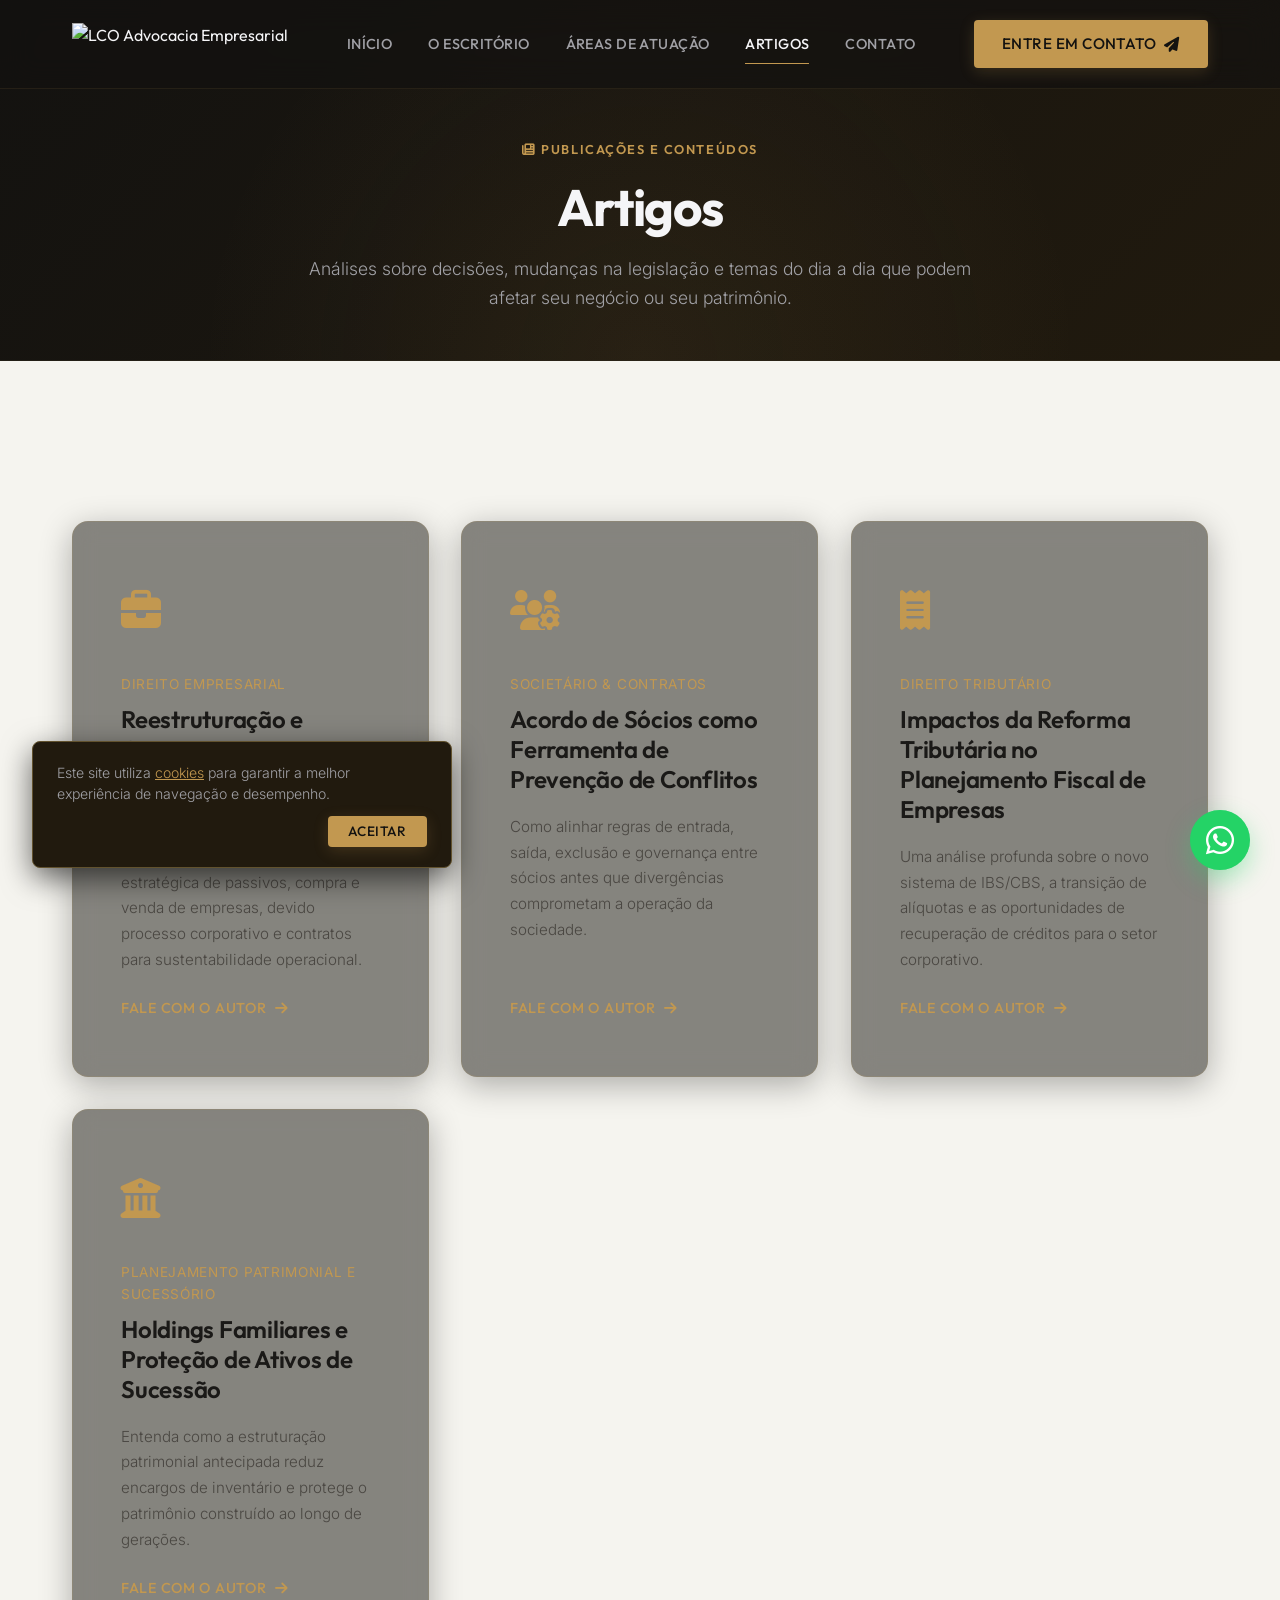
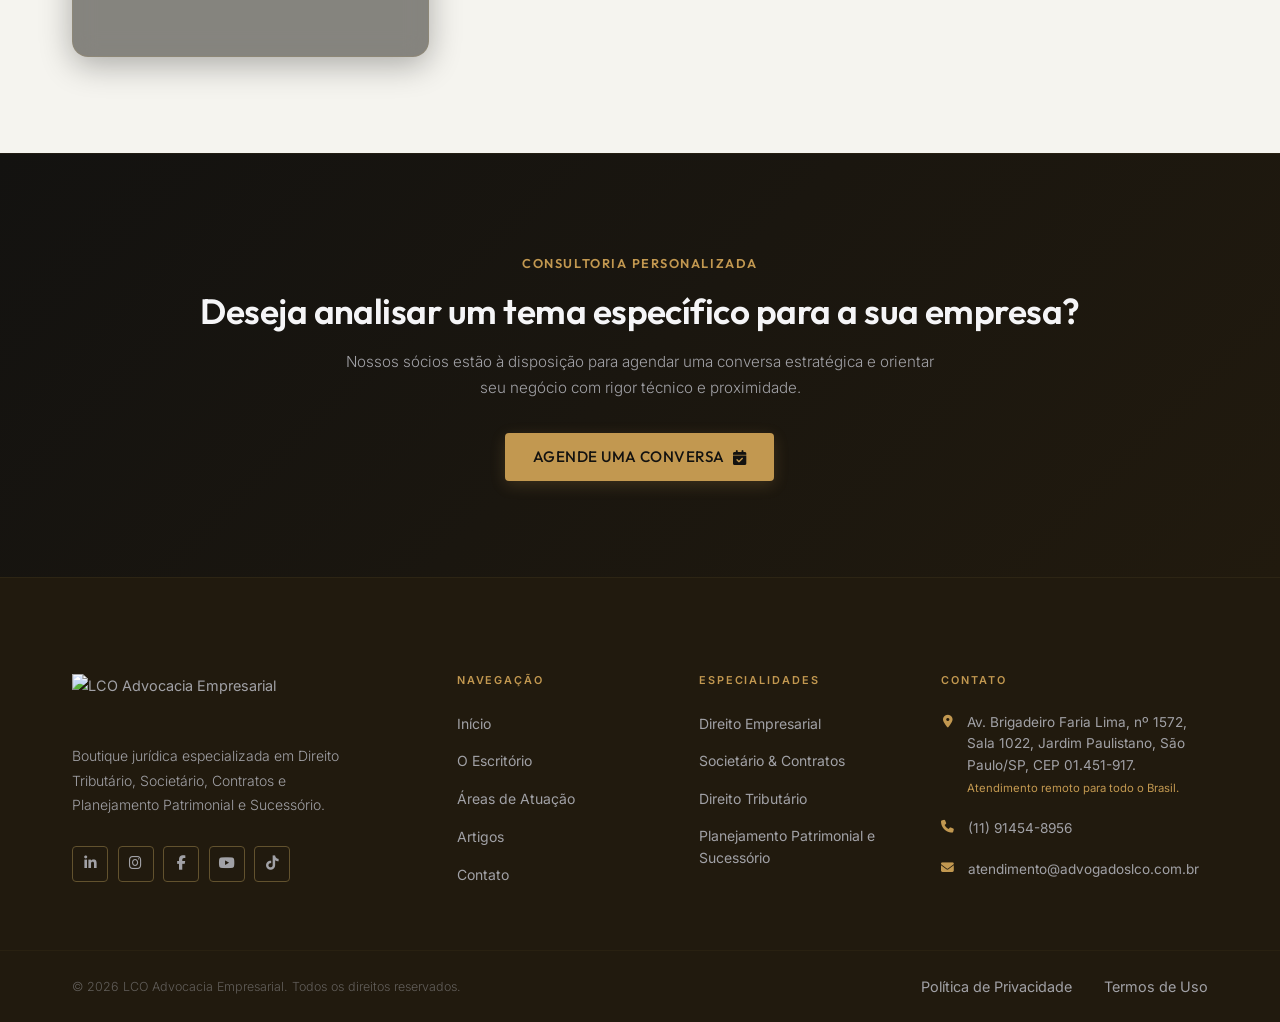
==== commit e5568bab: "Implementadas todas as 8 mudancas finais solicitadas no site LCO" ====
--- a/artigos.html
+++ b/artigos.html
@@ -108,12 +108,42 @@
     <!-- Grid de Artigos Institucionais -->
     <section class="subpage-container light-section" style="padding: 6rem 0;">
       <div class="container">
-        <div class="solutions-grid" style="grid-template-columns: repeat(auto-fit, minmax(320px, 1fr)); gap: 2rem;">
+        <div class="solutions-grid" style="grid-template-columns: repeat(auto-fit, minmax(280px, 1fr)); gap: 2rem;">
           
-          <!-- Artigo 1 -->
+          <!-- Artigo 1: Direito Empresarial -->
           <article class="solution-card reveal" style="display: flex; flex-direction: column; justify-content: space-between;">
             <div class="solution-glow"></div>
-            <div class="solution-icon"><i class="fa-solid fa-scale-balanced"></i></div>
+            <div class="solution-icon"><i class="fa-solid fa-briefcase"></i></div>
+            <span style="color: var(--color-gold); font-size: 0.85rem; text-transform: uppercase; font-family: var(--font-sec); letter-spacing: 0.05em; display: block; margin-bottom: 0.5rem;">Direito Empresarial</span>
+            <h3>Reestruturação e Governança no Crescimento Empresarial</h3>
+            <p style="margin-bottom: 1.5rem; font-size: 0.95rem;">
+              Análise prática sobre gestão estratégica de passivos, compra e venda de empresas, devido processo corporativo e contratos para sustentabilidade operacional.
+            </p>
+            <a href="contato.html" class="solution-link" style="margin-top: auto; display: inline-flex; align-items: center; gap: 0.5rem; color: var(--color-gold); font-weight: 500;">
+              <span>Fale com o Autor</span>
+              <i class="fa-solid fa-arrow-right"></i>
+            </a>
+          </article>
+
+          <!-- Artigo 2: Societário & Contratos -->
+          <article class="solution-card reveal delay-100" style="display: flex; flex-direction: column; justify-content: space-between;">
+            <div class="solution-glow"></div>
+            <div class="solution-icon"><i class="fa-solid fa-users-gear"></i></div>
+            <span style="color: var(--color-gold); font-size: 0.85rem; text-transform: uppercase; font-family: var(--font-sec); letter-spacing: 0.05em; display: block; margin-bottom: 0.5rem;">Societário &amp; Contratos</span>
+            <h3>Acordo de Sócios como Ferramenta de Prevenção de Conflitos</h3>
+            <p style="margin-bottom: 1.5rem; font-size: 0.95rem;">
+              Como alinhar regras de entrada, saída, exclusão e governança entre sócios antes que divergências comprometam a operação da sociedade.
+            </p>
+            <a href="contato.html" class="solution-link" style="margin-top: auto; display: inline-flex; align-items: center; gap: 0.5rem; color: var(--color-gold); font-weight: 500;">
+              <span>Fale com o Autor</span>
+              <i class="fa-solid fa-arrow-right"></i>
+            </a>
+          </article>
+
+          <!-- Artigo 3: Direito Tributário -->
+          <article class="solution-card reveal delay-200" style="display: flex; flex-direction: column; justify-content: space-between;">
+            <div class="solution-glow"></div>
+            <div class="solution-icon"><i class="fa-solid fa-receipt"></i></div>
             <span style="color: var(--color-gold); font-size: 0.85rem; text-transform: uppercase; font-family: var(--font-sec); letter-spacing: 0.05em; display: block; margin-bottom: 0.5rem;">Direito Tributário</span>
             <h3>Impactos da Reforma Tributária no Planejamento Fiscal de Empresas</h3>
             <p style="margin-bottom: 1.5rem; font-size: 0.95rem;">
@@ -125,26 +155,11 @@
             </a>
           </article>
 
-          <!-- Artigo 2 -->
-          <article class="solution-card reveal delay-100" style="display: flex; flex-direction: column; justify-content: space-between;">
-            <div class="solution-glow"></div>
-            <div class="solution-icon"><i class="fa-solid fa-handshake-angle"></i></div>
-            <span style="color: var(--color-gold); font-size: 0.85rem; text-transform: uppercase; font-family: var(--font-sec); letter-spacing: 0.05em; display: block; margin-bottom: 0.5rem;">Societário & Contratos</span>
-            <h3>Acordo de Sócios como Ferramenta de Prevenção de Conflitos</h3>
-            <p style="margin-bottom: 1.5rem; font-size: 0.95rem;">
-              Como alinhar regras de entrada, saída, exclusão e governança entre sócios antes que divergências comprometam a operação da sociedade.
-            </p>
-            <a href="contato.html" class="solution-link" style="margin-top: auto; display: inline-flex; align-items: center; gap: 0.5rem; color: var(--color-gold); font-weight: 500;">
-              <span>Fale com o Autor</span>
-              <i class="fa-solid fa-arrow-right"></i>
-            </a>
-          </article>
-
-          <!-- Artigo 3 -->
-          <article class="solution-card reveal delay-200" style="display: flex; flex-direction: column; justify-content: space-between;">
-            <div class="solution-glow"></div>
-            <div class="solution-icon"><i class="fa-solid fa-shield-halved"></i></div>
-            <span style="color: var(--color-gold); font-size: 0.85rem; text-transform: uppercase; font-family: var(--font-sec); letter-spacing: 0.05em; display: block; margin-bottom: 0.5rem;">Planejamento Patrimonial</span>
+          <!-- Artigo 4: Planejamento Patrimonial e Sucessório -->
+          <article class="solution-card reveal delay-300" style="display: flex; flex-direction: column; justify-content: space-between;">
+            <div class="solution-glow"></div>
+            <div class="solution-icon"><i class="fa-solid fa-building-columns"></i></div>
+            <span style="color: var(--color-gold); font-size: 0.85rem; text-transform: uppercase; font-family: var(--font-sec); letter-spacing: 0.05em; display: block; margin-bottom: 0.5rem;">Planejamento Patrimonial e Sucessório</span>
             <h3>Holdings Familiares e Proteção de Ativos de Sucessão</h3>
             <p style="margin-bottom: 1.5rem; font-size: 0.95rem;">
               Entenda como a estruturação patrimonial antecipada reduz encargos de inventário e protege o patrimônio construído ao longo de gerações.
@@ -210,18 +225,20 @@
         <div class="footer-nav">
           <h4 class="footer-heading">Especialidades</h4>
           <ul>
-            <li><a href="atuacao.html">Direito Empresarial</a></li>
-            <li><a href="atuacao.html">Societário &amp; Contratos</a></li>
-            <li><a href="atuacao.html">Direito Tributário</a></li>
-            <li><a href="atuacao.html">Planejamento Patrimonial</a></li>
+            <li><a href="atuacao.html?pilar=1">Direito Empresarial</a></li>
+            <li><a href="atuacao.html?pilar=2">Societário &amp; Contratos</a></li>
+            <li><a href="atuacao.html?pilar=3">Direito Tributário</a></li>
+            <li><a href="atuacao.html?pilar=4">Planejamento Patrimonial e Sucessório</a></li>
           </ul>
         </div>
         <div class="footer-contact-col">
           <h4 class="footer-heading">Contato</h4>
           <div class="footer-contact-items">
             <div class="footer-contact-item">
-              <i class="fa-solid fa-location-dot"></i>
-              <span>Av. Brigadeiro Faria Lima, nº 1572, Sala 1022, Jardim Paulistano, São Paulo/SP, CEP 01.451-917.<br><small style="color: var(--color-gold);">Atendimento remoto para todo o Brasil.</small></span>
+              <a href="https://share.google/VmgYxRwQ8qAa0icxp" target="_blank" rel="noopener noreferrer" style="color: inherit; text-decoration: none; display: flex; align-items: flex-start; gap: 0.75rem;">
+                <i class="fa-solid fa-location-dot" style="margin-top: 0.25rem;"></i>
+                <span>Av. Brigadeiro Faria Lima, nº 1572, Sala 1022, Jardim Paulistano, São Paulo/SP, CEP 01.451-917.<br><small style="color: var(--color-gold);">Atendimento remoto para todo o Brasil.</small></span>
+              </a>
             </div>
             <div class="footer-contact-item">
               <i class="fa-solid fa-phone"></i>
--- a/style.css
+++ b/style.css
@@ -1486,9 +1486,9 @@
   writing-mode: vertical-rl;
   text-orientation: mixed;
   font-family: var(--font-main);
-  font-size: 0.95rem;
+  font-size: clamp(0.75rem, 1.1vw, 0.9rem);
   font-weight: 500;
-  letter-spacing: 0.1em;
+  letter-spacing: 0.08em;
   text-transform: uppercase;
   white-space: nowrap;
 }
@@ -1549,11 +1549,13 @@
   flex: 1;
   height: 100%;
   position: relative;
+  overflow: hidden;
 }
 .panes__media img {
   width: 100%;
   height: 100%;
   object-fit: cover;
+  object-position: 15% center;
 }
 .panes__media::after {
   content: '';
@@ -2152,78 +2154,8 @@
 }
 
 /* ==========================================================================
-   Cursor Personalizado Dourado
+   Cursor Tradicional Padrao
    ========================================================================== */
-@media (pointer: fine) {
-  body,
-  a,
-  button,
-  [role="button"],
-  .solution-card,
-  .lawyer-card,
-  .client-card,
-  label,
-  input,
-  textarea,
-  select {
-    cursor: none !important;
-  }
-}
-
-.cursor-dot {
-  position: fixed;
-  pointer-events: none;
-  z-index: 10001;
-  border-radius: 50%;
-  transform: translate(-50%, -50%);
-  width: 8px;
-  height: 8px;
-  background-color: var(--color-gold);
-  transition: width 0.2s ease,
-              height 0.2s ease,
-              background-color 0.2s ease,
-              opacity 0.3s ease;
-  will-change: left, top;
-}
-
-.cursor-ring {
-  position: fixed;
-  pointer-events: none;
-  z-index: 10000;
-  border-radius: 50%;
-  transform: translate(-50%, -50%);
-  width: 38px;
-  height: 38px;
-  border: 1.5px solid rgba(194, 152, 80, 0.65);
-  transition: width 0.35s ease,
-              height 0.35s ease,
-              border-color 0.3s ease,
-              opacity 0.3s ease;
-  will-change: left, top;
-}
-
-.cursor-dot.cursor-hover {
-  width: 13px;
-  height: 13px;
-}
-
-.cursor-ring.cursor-hover {
-  width: 58px;
-  height: 58px;
-  border-color: rgba(194, 152, 80, 0.9);
-  border-width: 1px;
-}
-
-.cursor-dot.cursor-clicking {
-  transform: translate(-50%, -50%) scale(0.7);
-}
-
-@media (pointer: coarse) {
-  .cursor-dot,
-  .cursor-ring {
-    display: none !important;
-  }
-}
 
 /* ==========================================================================
    Transição Suave Entre Páginas
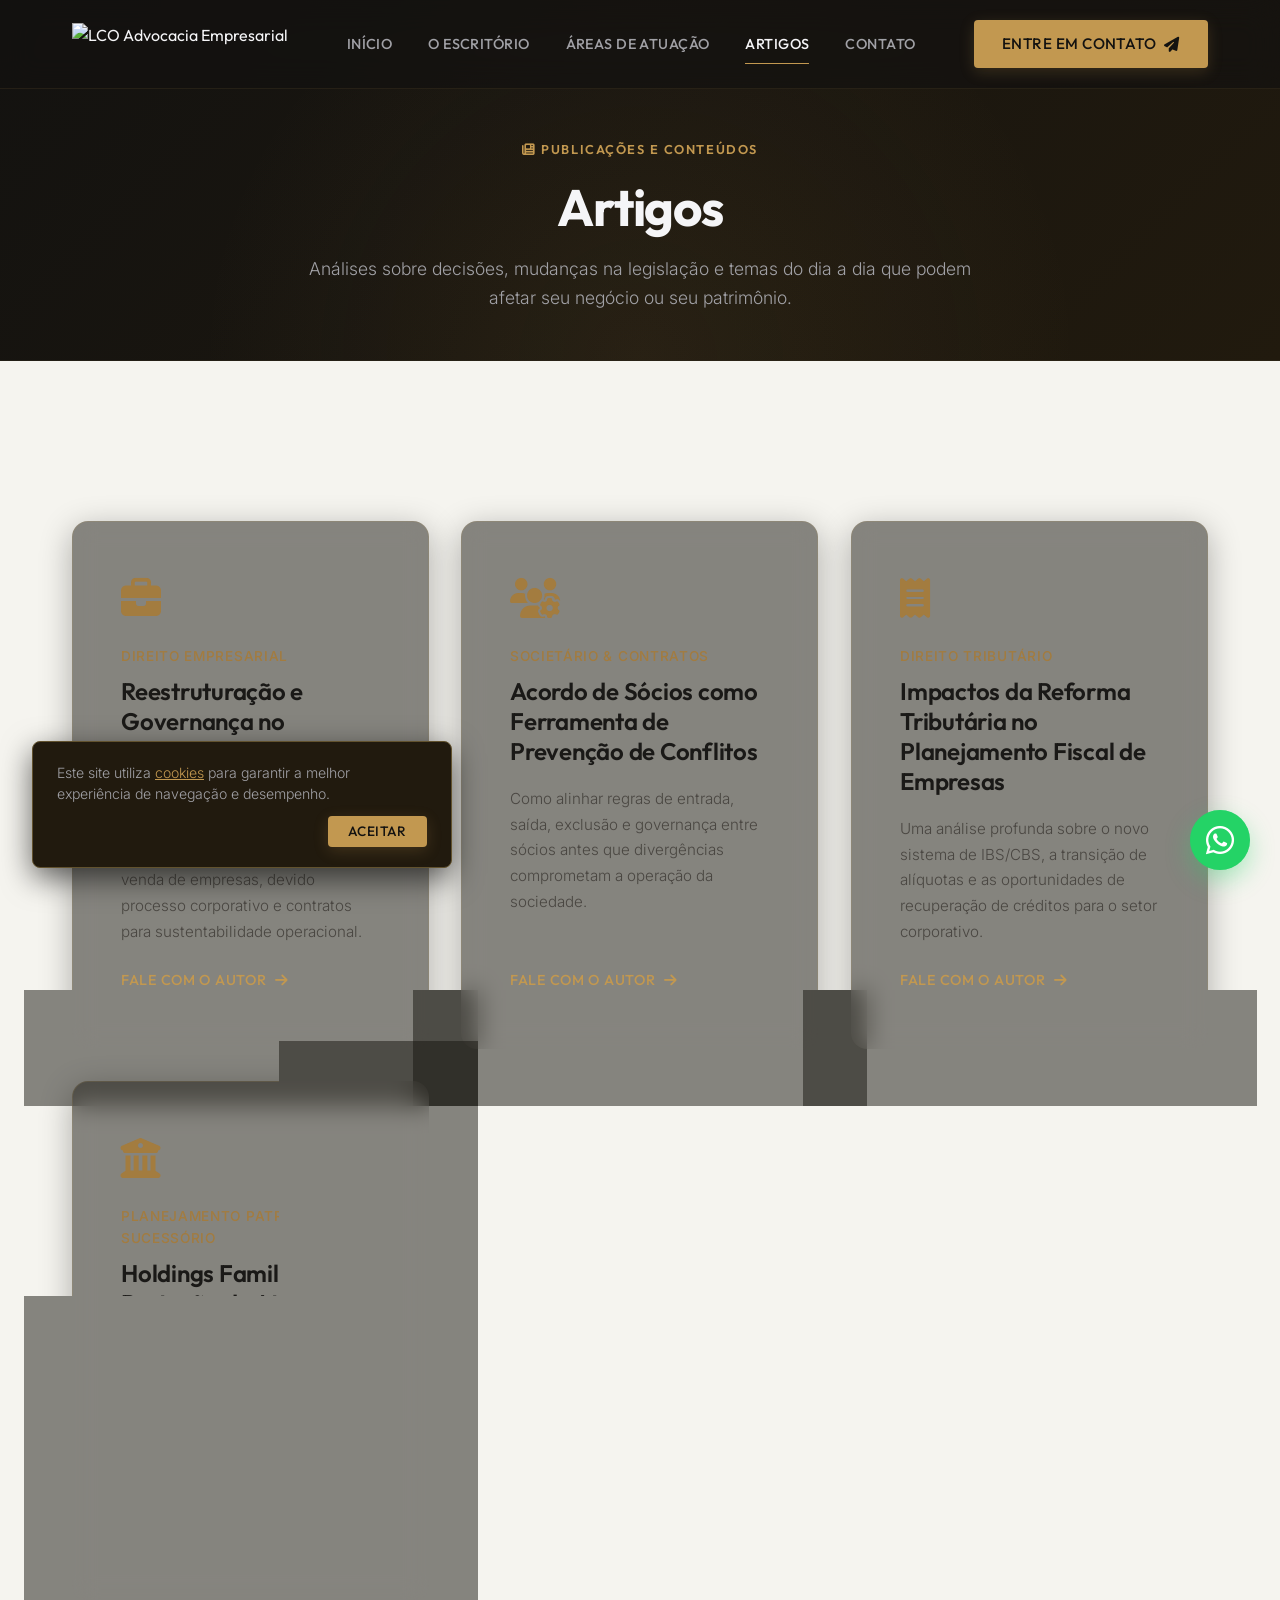
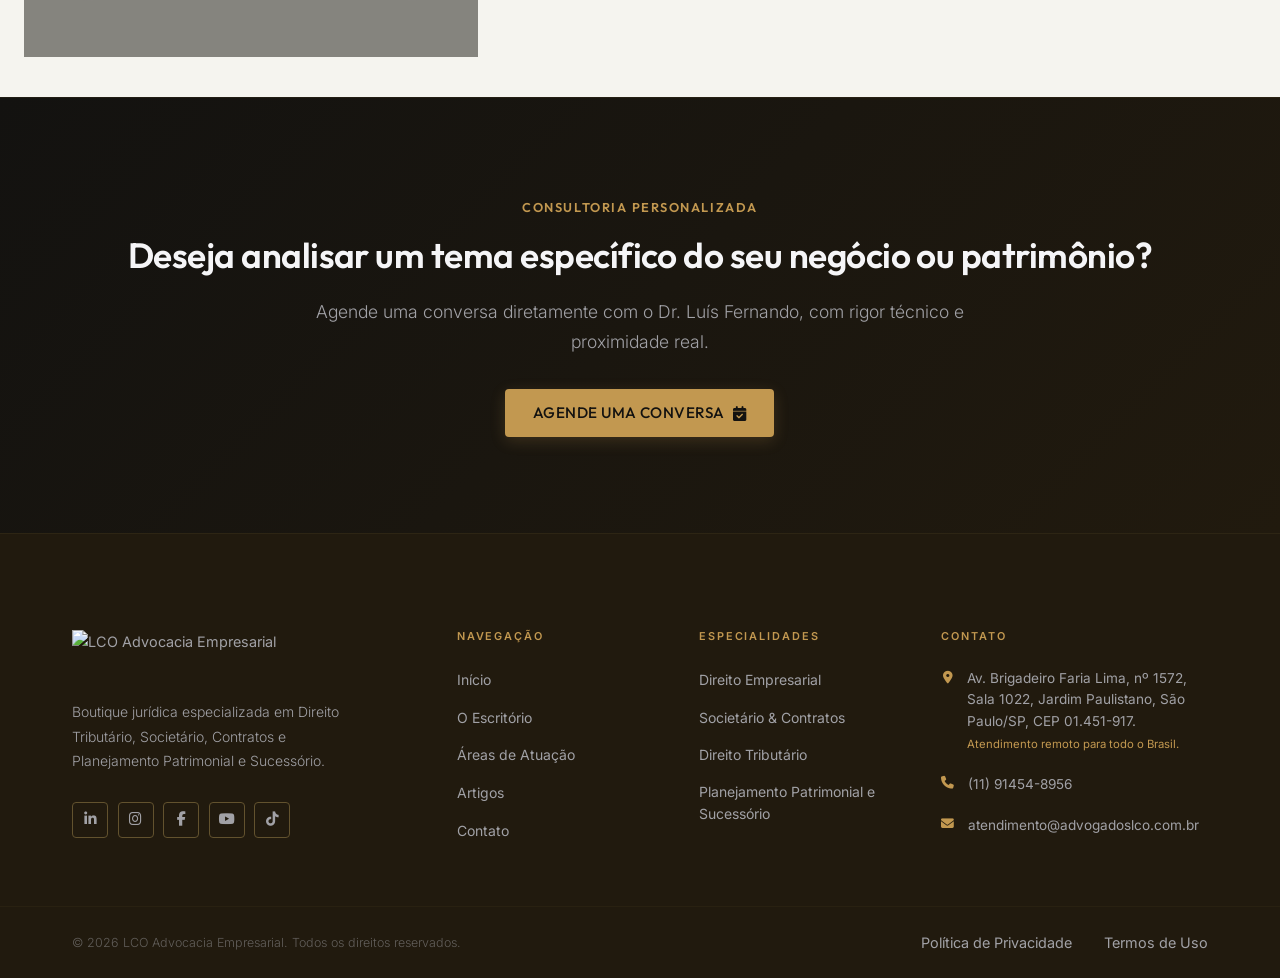
==== commit a12fcb7a: "Atualizada secao Consultoria Personalizada e layout marrom dos icones de artigos" ====
--- a/artigos.html
+++ b/artigos.html
@@ -114,7 +114,7 @@
           <article class="solution-card reveal" style="display: flex; flex-direction: column; justify-content: space-between;">
             <div class="solution-glow"></div>
             <div class="solution-icon"><i class="fa-solid fa-briefcase"></i></div>
-            <span style="color: var(--color-gold); font-size: 0.85rem; text-transform: uppercase; font-family: var(--font-sec); letter-spacing: 0.05em; display: block; margin-bottom: 0.5rem;">Direito Empresarial</span>
+            <span style="color: #a37c3f; font-size: 0.85rem; text-transform: uppercase; font-family: var(--font-sec); letter-spacing: 0.05em; display: block; margin-bottom: 0.5rem; font-weight: 500;">Direito Empresarial</span>
             <h3>Reestruturação e Governança no Crescimento Empresarial</h3>
             <p style="margin-bottom: 1.5rem; font-size: 0.95rem;">
               Análise prática sobre gestão estratégica de passivos, compra e venda de empresas, devido processo corporativo e contratos para sustentabilidade operacional.
@@ -129,7 +129,7 @@
           <article class="solution-card reveal delay-100" style="display: flex; flex-direction: column; justify-content: space-between;">
             <div class="solution-glow"></div>
             <div class="solution-icon"><i class="fa-solid fa-users-gear"></i></div>
-            <span style="color: var(--color-gold); font-size: 0.85rem; text-transform: uppercase; font-family: var(--font-sec); letter-spacing: 0.05em; display: block; margin-bottom: 0.5rem;">Societário &amp; Contratos</span>
+            <span style="color: #a37c3f; font-size: 0.85rem; text-transform: uppercase; font-family: var(--font-sec); letter-spacing: 0.05em; display: block; margin-bottom: 0.5rem; font-weight: 500;">Societário &amp; Contratos</span>
             <h3>Acordo de Sócios como Ferramenta de Prevenção de Conflitos</h3>
             <p style="margin-bottom: 1.5rem; font-size: 0.95rem;">
               Como alinhar regras de entrada, saída, exclusão e governança entre sócios antes que divergências comprometam a operação da sociedade.
@@ -144,7 +144,7 @@
           <article class="solution-card reveal delay-200" style="display: flex; flex-direction: column; justify-content: space-between;">
             <div class="solution-glow"></div>
             <div class="solution-icon"><i class="fa-solid fa-receipt"></i></div>
-            <span style="color: var(--color-gold); font-size: 0.85rem; text-transform: uppercase; font-family: var(--font-sec); letter-spacing: 0.05em; display: block; margin-bottom: 0.5rem;">Direito Tributário</span>
+            <span style="color: #a37c3f; font-size: 0.85rem; text-transform: uppercase; font-family: var(--font-sec); letter-spacing: 0.05em; display: block; margin-bottom: 0.5rem; font-weight: 500;">Direito Tributário</span>
             <h3>Impactos da Reforma Tributária no Planejamento Fiscal de Empresas</h3>
             <p style="margin-bottom: 1.5rem; font-size: 0.95rem;">
               Uma análise profunda sobre o novo sistema de IBS/CBS, a transição de alíquotas e as oportunidades de recuperação de créditos para o setor corporativo.
@@ -159,7 +159,7 @@
           <article class="solution-card reveal delay-300" style="display: flex; flex-direction: column; justify-content: space-between;">
             <div class="solution-glow"></div>
             <div class="solution-icon"><i class="fa-solid fa-building-columns"></i></div>
-            <span style="color: var(--color-gold); font-size: 0.85rem; text-transform: uppercase; font-family: var(--font-sec); letter-spacing: 0.05em; display: block; margin-bottom: 0.5rem;">Planejamento Patrimonial e Sucessório</span>
+            <span style="color: #a37c3f; font-size: 0.85rem; text-transform: uppercase; font-family: var(--font-sec); letter-spacing: 0.05em; display: block; margin-bottom: 0.5rem; font-weight: 500;">Planejamento Patrimonial e Sucessório</span>
             <h3>Holdings Familiares e Proteção de Ativos de Sucessão</h3>
             <p style="margin-bottom: 1.5rem; font-size: 0.95rem;">
               Entenda como a estruturação patrimonial antecipada reduz encargos de inventário e protege o patrimônio construído ao longo de gerações.
@@ -178,9 +178,9 @@
     <section style="padding: 6rem 0; background: linear-gradient(135deg, var(--bg-primary) 0%, var(--bg-secondary) 100%); border-top: 1px solid rgba(98, 82, 46, 0.15);">
       <div class="container" style="text-align: center;">
         <span class="section-badge">Consultoria Personalizada</span>
-        <h2 style="font-size: 2.2rem; margin-bottom: 1rem;">Deseja analisar um tema específico para a sua empresa?</h2>
-        <p style="color: var(--text-secondary); max-width: 600px; margin: 0 auto 2rem;">
-          Nossos sócios estão à disposição para agendar uma conversa estratégica e orientar seu negócio com rigor técnico e proximidade.
+        <h2 style="font-size: 2.2rem; margin-bottom: 1.25rem;">Deseja analisar um tema específico do seu negócio ou patrimônio?</h2>
+        <p style="color: var(--text-secondary); max-width: 650px; margin: 0 auto 2rem; font-size: 1.1rem; line-height: 1.7;">
+          Agende uma conversa diretamente com o Dr. Luís Fernando, com rigor técnico e proximidade real.
         </p>
         <a href="contato.html" class="btn btn-gold btn-lg">
           <span>Agende uma Conversa</span>
--- a/style.css
+++ b/style.css
@@ -711,13 +711,22 @@
 
 .solution-icon {
   font-size: 2.5rem;
-  color: var(--color-gold);
-  margin-bottom: 2rem;
-  transition: transform var(--transition-normal);
+  color: #a37c3f;
+  margin-bottom: 1.75rem;
+  transition: transform var(--transition-normal), color var(--transition-normal);
+  display: inline-flex;
+  align-items: center;
+  justify-content: center;
+}
+
+.solution-icon i {
+  font-size: 2.5rem;
+  color: inherit;
 }
 
 .solution-card:hover .solution-icon {
   transform: scale(1.1);
+  color: var(--color-gold);
 }
 
 .solution-card h3 {
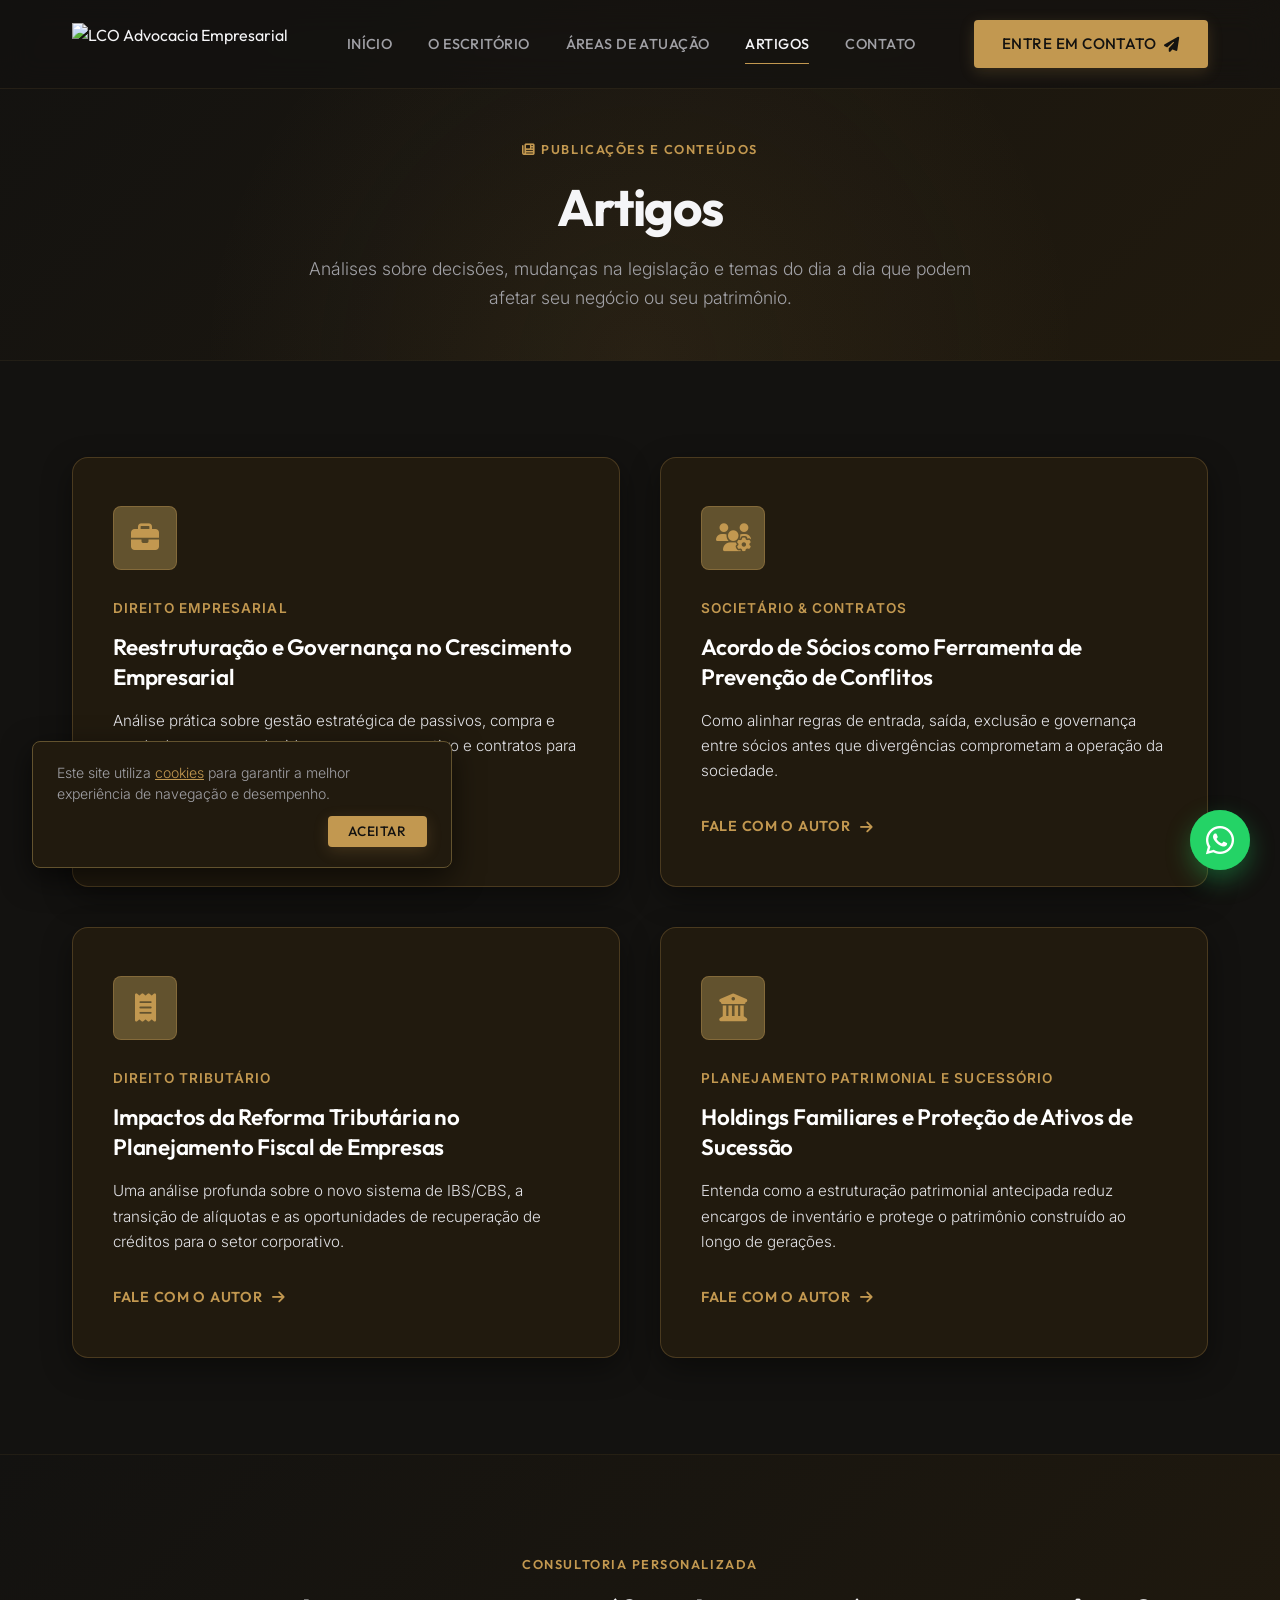
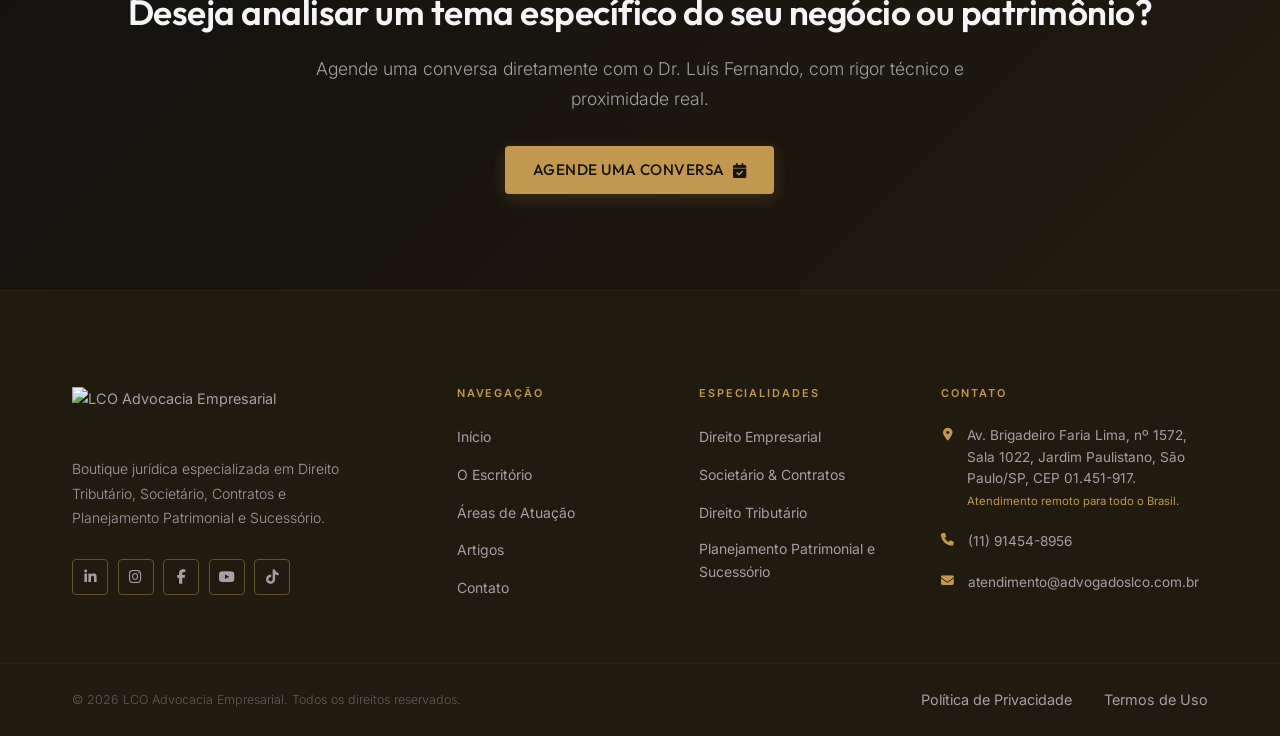
==== commit 109a2d1c: "Ajustado layout de artigos 2x2 com fundo de icone marrom, figuras amarela-dourado e escrita em branc" ====
--- a/artigos.html
+++ b/artigos.html
@@ -105,66 +105,78 @@
       </div>
     </section>
 
-    <!-- Grid de Artigos Institucionais -->
-    <section class="subpage-container light-section" style="padding: 6rem 0;">
+    <!-- Grid de Artigos Institucionais (Disposto 2 em cima e 2 embaixo) -->
+    <section class="subpage-container" style="padding: 6rem 0; background-color: var(--bg-primary);">
       <div class="container">
-        <div class="solutions-grid" style="grid-template-columns: repeat(auto-fit, minmax(280px, 1fr)); gap: 2rem;">
+        <div class="articles-grid">
           
           <!-- Artigo 1: Direito Empresarial -->
-          <article class="solution-card reveal" style="display: flex; flex-direction: column; justify-content: space-between;">
-            <div class="solution-glow"></div>
-            <div class="solution-icon"><i class="fa-solid fa-briefcase"></i></div>
-            <span style="color: #a37c3f; font-size: 0.85rem; text-transform: uppercase; font-family: var(--font-sec); letter-spacing: 0.05em; display: block; margin-bottom: 0.5rem; font-weight: 500;">Direito Empresarial</span>
-            <h3>Reestruturação e Governança no Crescimento Empresarial</h3>
-            <p style="margin-bottom: 1.5rem; font-size: 0.95rem;">
-              Análise prática sobre gestão estratégica de passivos, compra e venda de empresas, devido processo corporativo e contratos para sustentabilidade operacional.
-            </p>
-            <a href="contato.html" class="solution-link" style="margin-top: auto; display: inline-flex; align-items: center; gap: 0.5rem; color: var(--color-gold); font-weight: 500;">
+          <article class="article-card reveal">
+            <div>
+              <div class="article-icon-box">
+                <i class="fa-solid fa-briefcase"></i>
+              </div>
+              <span class="article-tag">Direito Empresarial</span>
+              <h3>Reestruturação e Governança no Crescimento Empresarial</h3>
+              <p>
+                Análise prática sobre gestão estratégica de passivos, compra e venda de empresas, devido processo corporativo e contratos para sustentabilidade operacional.
+              </p>
+            </div>
+            <a href="contato.html" class="article-link">
               <span>Fale com o Autor</span>
               <i class="fa-solid fa-arrow-right"></i>
             </a>
           </article>
 
           <!-- Artigo 2: Societário & Contratos -->
-          <article class="solution-card reveal delay-100" style="display: flex; flex-direction: column; justify-content: space-between;">
-            <div class="solution-glow"></div>
-            <div class="solution-icon"><i class="fa-solid fa-users-gear"></i></div>
-            <span style="color: #a37c3f; font-size: 0.85rem; text-transform: uppercase; font-family: var(--font-sec); letter-spacing: 0.05em; display: block; margin-bottom: 0.5rem; font-weight: 500;">Societário &amp; Contratos</span>
-            <h3>Acordo de Sócios como Ferramenta de Prevenção de Conflitos</h3>
-            <p style="margin-bottom: 1.5rem; font-size: 0.95rem;">
-              Como alinhar regras de entrada, saída, exclusão e governança entre sócios antes que divergências comprometam a operação da sociedade.
-            </p>
-            <a href="contato.html" class="solution-link" style="margin-top: auto; display: inline-flex; align-items: center; gap: 0.5rem; color: var(--color-gold); font-weight: 500;">
+          <article class="article-card reveal delay-100">
+            <div>
+              <div class="article-icon-box">
+                <i class="fa-solid fa-users-gear"></i>
+              </div>
+              <span class="article-tag">Societário &amp; Contratos</span>
+              <h3>Acordo de Sócios como Ferramenta de Prevenção de Conflitos</h3>
+              <p>
+                Como alinhar regras de entrada, saída, exclusão e governança entre sócios antes que divergências comprometam a operação da sociedade.
+              </p>
+            </div>
+            <a href="contato.html" class="article-link">
               <span>Fale com o Autor</span>
               <i class="fa-solid fa-arrow-right"></i>
             </a>
           </article>
 
           <!-- Artigo 3: Direito Tributário -->
-          <article class="solution-card reveal delay-200" style="display: flex; flex-direction: column; justify-content: space-between;">
-            <div class="solution-glow"></div>
-            <div class="solution-icon"><i class="fa-solid fa-receipt"></i></div>
-            <span style="color: #a37c3f; font-size: 0.85rem; text-transform: uppercase; font-family: var(--font-sec); letter-spacing: 0.05em; display: block; margin-bottom: 0.5rem; font-weight: 500;">Direito Tributário</span>
-            <h3>Impactos da Reforma Tributária no Planejamento Fiscal de Empresas</h3>
-            <p style="margin-bottom: 1.5rem; font-size: 0.95rem;">
-              Uma análise profunda sobre o novo sistema de IBS/CBS, a transição de alíquotas e as oportunidades de recuperação de créditos para o setor corporativo.
-            </p>
-            <a href="contato.html" class="solution-link" style="margin-top: auto; display: inline-flex; align-items: center; gap: 0.5rem; color: var(--color-gold); font-weight: 500;">
+          <article class="article-card reveal delay-200">
+            <div>
+              <div class="article-icon-box">
+                <i class="fa-solid fa-receipt"></i>
+              </div>
+              <span class="article-tag">Direito Tributário</span>
+              <h3>Impactos da Reforma Tributária no Planejamento Fiscal de Empresas</h3>
+              <p>
+                Uma análise profunda sobre o novo sistema de IBS/CBS, a transição de alíquotas e as oportunidades de recuperação de créditos para o setor corporativo.
+              </p>
+            </div>
+            <a href="contato.html" class="article-link">
               <span>Fale com o Autor</span>
               <i class="fa-solid fa-arrow-right"></i>
             </a>
           </article>
 
           <!-- Artigo 4: Planejamento Patrimonial e Sucessório -->
-          <article class="solution-card reveal delay-300" style="display: flex; flex-direction: column; justify-content: space-between;">
-            <div class="solution-glow"></div>
-            <div class="solution-icon"><i class="fa-solid fa-building-columns"></i></div>
-            <span style="color: #a37c3f; font-size: 0.85rem; text-transform: uppercase; font-family: var(--font-sec); letter-spacing: 0.05em; display: block; margin-bottom: 0.5rem; font-weight: 500;">Planejamento Patrimonial e Sucessório</span>
-            <h3>Holdings Familiares e Proteção de Ativos de Sucessão</h3>
-            <p style="margin-bottom: 1.5rem; font-size: 0.95rem;">
-              Entenda como a estruturação patrimonial antecipada reduz encargos de inventário e protege o patrimônio construído ao longo de gerações.
-            </p>
-            <a href="contato.html" class="solution-link" style="margin-top: auto; display: inline-flex; align-items: center; gap: 0.5rem; color: var(--color-gold); font-weight: 500;">
+          <article class="article-card reveal delay-300">
+            <div>
+              <div class="article-icon-box">
+                <i class="fa-solid fa-building-columns"></i>
+              </div>
+              <span class="article-tag">Planejamento Patrimonial e Sucessório</span>
+              <h3>Holdings Familiares e Proteção de Ativos de Sucessão</h3>
+              <p>
+                Entenda como a estruturação patrimonial antecipada reduz encargos de inventário e protege o patrimônio construído ao longo de gerações.
+              </p>
+            </div>
+            <a href="contato.html" class="article-link">
               <span>Fale com o Autor</span>
               <i class="fa-solid fa-arrow-right"></i>
             </a>
--- a/style.css
+++ b/style.css
@@ -762,6 +762,116 @@
 }
 
 /* ==========================================================================
+   Grid de Artigos 2x2 com Fundo de Ícone Marrom, Figuras Amarelas e Escrita Branca
+   ========================================================================== */
+.articles-grid {
+  display: grid;
+  grid-template-columns: repeat(2, 1fr);
+  gap: 2.5rem;
+}
+
+@media (max-width: 991px) {
+  .articles-grid {
+    grid-template-columns: 1fr;
+    gap: 2rem;
+  }
+}
+
+.article-card {
+  position: relative;
+  background-color: var(--bg-secondary);
+  border: 1px solid rgba(194, 152, 80, 0.25);
+  border-radius: var(--border-radius-lg);
+  padding: 3rem 2.5rem;
+  display: flex;
+  flex-direction: column;
+  justify-content: space-between;
+  transition: transform var(--transition-normal), border-color var(--transition-normal), box-shadow var(--transition-normal);
+  box-shadow: 0 10px 30px rgba(0, 0, 0, 0.4);
+}
+
+.article-card:hover {
+  transform: translateY(-6px);
+  border-color: var(--color-gold);
+  box-shadow: 0 18px 36px rgba(0, 0, 0, 0.6), 0 0 25px rgba(194, 152, 80, 0.2);
+}
+
+/* Fundo do Ícone Marrom (#62522e) */
+.article-icon-box {
+  width: 64px;
+  height: 64px;
+  background-color: var(--color-bronze) !important;
+  border: 1px solid rgba(194, 152, 80, 0.35);
+  border-radius: var(--border-radius-md);
+  display: flex;
+  align-items: center;
+  justify-content: center;
+  margin-bottom: 1.75rem;
+  transition: transform var(--transition-normal), background-color var(--transition-normal);
+}
+
+/* Figuras e Caracteres Especiais em Amarelo/Dourado (#c29850) */
+.article-icon-box i {
+  font-size: 1.75rem !important;
+  color: var(--color-gold) !important;
+}
+
+.article-card:hover .article-icon-box {
+  transform: scale(1.08);
+  background-color: #786438 !important;
+}
+
+.article-tag {
+  color: var(--color-gold) !important;
+  font-size: 0.85rem;
+  text-transform: uppercase;
+  font-family: var(--font-sec);
+  letter-spacing: 0.08em;
+  font-weight: 600;
+  margin-bottom: 0.75rem;
+  display: block;
+}
+
+/* Escrita (Títulos e Texto) em BRANCO */
+.article-card h3 {
+  color: #ffffff !important;
+  font-size: 1.4rem;
+  font-weight: 600;
+  margin-bottom: 1rem;
+  line-height: 1.35;
+}
+
+.article-card p {
+  color: #e2e2e6 !important;
+  font-size: 0.95rem;
+  line-height: 1.65;
+  margin-bottom: 2rem;
+}
+
+/* Link com Seta/Caracter Especial em Amarelo/Dourado */
+.article-link {
+  color: var(--color-gold) !important;
+  font-size: 0.9rem;
+  font-weight: 600;
+  text-transform: uppercase;
+  letter-spacing: 0.05em;
+  display: inline-flex;
+  align-items: center;
+  gap: 0.6rem;
+  margin-top: auto;
+  text-decoration: none;
+}
+
+.article-link i {
+  color: var(--color-gold) !important;
+  transition: transform var(--transition-fast);
+}
+
+.article-card:hover .article-link i {
+  transform: translateX(5px);
+}
+
+/* ==========================================================================
    Banners das Páginas Internas (Breadcrumbs)
    ========================================================================== */
 .page-banner {
@@ -1047,9 +1157,21 @@
   transition: transform var(--transition-normal), border-color var(--transition-normal);
 }
 
-.info-item:hover .info-icon {
+.info-item-link {
+  text-decoration: none;
+  color: inherit;
+  display: block;
+  transition: transform var(--transition-normal);
+}
+
+.info-item-link:hover .info-icon {
   transform: translateY(-3px);
   border-color: var(--color-gold);
+  background-color: rgba(194, 152, 80, 0.15);
+}
+
+.info-item-link:hover .info-text h3 {
+  color: var(--color-gold);
 }
 
 .info-text h3 {
@@ -1822,50 +1944,62 @@
 
   .atuacao-details {
     padding: 0 !important;
+    margin: 0 !important;
   }
 
   .page-banner {
     padding: 7rem 1.5rem 2rem !important;
   }
 
-  /* Accordion Responsivo para a Página de Atuação */
+  /* Accordion Responsivo para a Página de Atuação sem Espaços Sobrando */
   .panes {
     height: auto !important;
+    min-height: 0 !important;
     display: block !important;
     border: none !important;
-    margin-bottom: 0 !important;
+    margin: 0 !important;
+    padding: 0 !important;
   }
   .panes__wrapper {
     display: flex;
     flex-direction: column;
     height: auto !important;
+    min-height: 0 !important;
+    margin: 0 !important;
+    padding: 0 !important;
   }
   .panes__item {
     position: relative !important;
     left: 0 !important;
     width: 100% !important;
     height: auto !important;
+    min-height: 0 !important;
     display: flex;
     flex-direction: column;
     border-right: none !important;
     border-bottom: 1px solid var(--color-bronze);
+    margin: 0 !important;
+  }
+  .panes__item:last-child {
+    border-bottom: none !important;
   }
   .panes__vertical-trigger {
     width: 100% !important;
-    height: 65px !important;
+    height: 60px !important;
+    min-height: 60px !important;
     flex-direction: row !important;
     align-items: center !important;
     justify-content: space-between !important;
-    padding: 0 1.5rem !important;
+    padding: 0 1.25rem !important;
   }
   .panes__index {
     margin-bottom: 0 !important;
-    font-size: 1.2rem !important;
+    font-size: 1.15rem !important;
   }
   .panes__vertical-title {
     writing-mode: horizontal-tb !important;
     text-orientation: mixed;
-    font-size: 0.95rem !important;
+    font-size: 0.9rem !important;
     margin: 0 !important;
     padding: 0 !important;
   }
@@ -1885,20 +2019,76 @@
     visibility: hidden;
     display: flex;
     flex-direction: column;
-    transition: max-height 0.6s cubic-bezier(0.16, 1, 0.3, 1), opacity 0.5s ease;
+    margin: 0 !important;
+    padding: 0 !important;
+    transition: max-height 0.5s cubic-bezier(0.16, 1, 0.3, 1), opacity 0.4s ease, visibility 0.4s ease;
   }
   .panes__item.active .panes__content-wrapper {
-    max-height: 1000px;
+    max-height: 1200px;
     opacity: 1;
     visibility: visible;
   }
   .panes__text-box {
     max-width: 100% !important;
-    padding: 2.5rem 1.5rem !important;
+    padding: 2.25rem 1.25rem !important;
   }
   .panes__media {
-    height: 250px !important;
+    height: 240px !important;
     width: 100% !important;
+  }
+
+  /* Centralização e Ajustes de Formulario e Icones de Contato no Mobile */
+  .contact-grid {
+    grid-template-columns: 1fr !important;
+    gap: 3rem !important;
+    width: 100% !important;
+    max-width: 100% !important;
+    margin: 0 auto !important;
+  }
+
+  .contact-form-wrapper {
+    width: 100% !important;
+    max-width: 100% !important;
+    padding: 2.25rem 1.5rem !important;
+    box-sizing: border-box !important;
+    margin: 0 auto !important;
+    border-radius: var(--border-radius-md);
+  }
+
+  .info-items {
+    gap: 1.5rem !important;
+    margin: 2rem 0 !important;
+  }
+
+  .info-item {
+    display: flex !important;
+    align-items: flex-start !important;
+    gap: 1rem !important;
+    width: 100% !important;
+    box-sizing: border-box !important;
+  }
+
+  .info-icon {
+    width: 44px !important;
+    height: 44px !important;
+    min-width: 44px !important;
+    font-size: 1.15rem !important;
+    flex-shrink: 0 !important;
+    box-sizing: border-box !important;
+  }
+
+  .info-text {
+    flex: 1 !important;
+    min-width: 0 !important;
+  }
+
+  .info-text h3 {
+    font-size: 1.05rem !important;
+  }
+
+  .info-text p {
+    font-size: 0.9rem !important;
+    word-break: break-word !important;
   }
 }
 
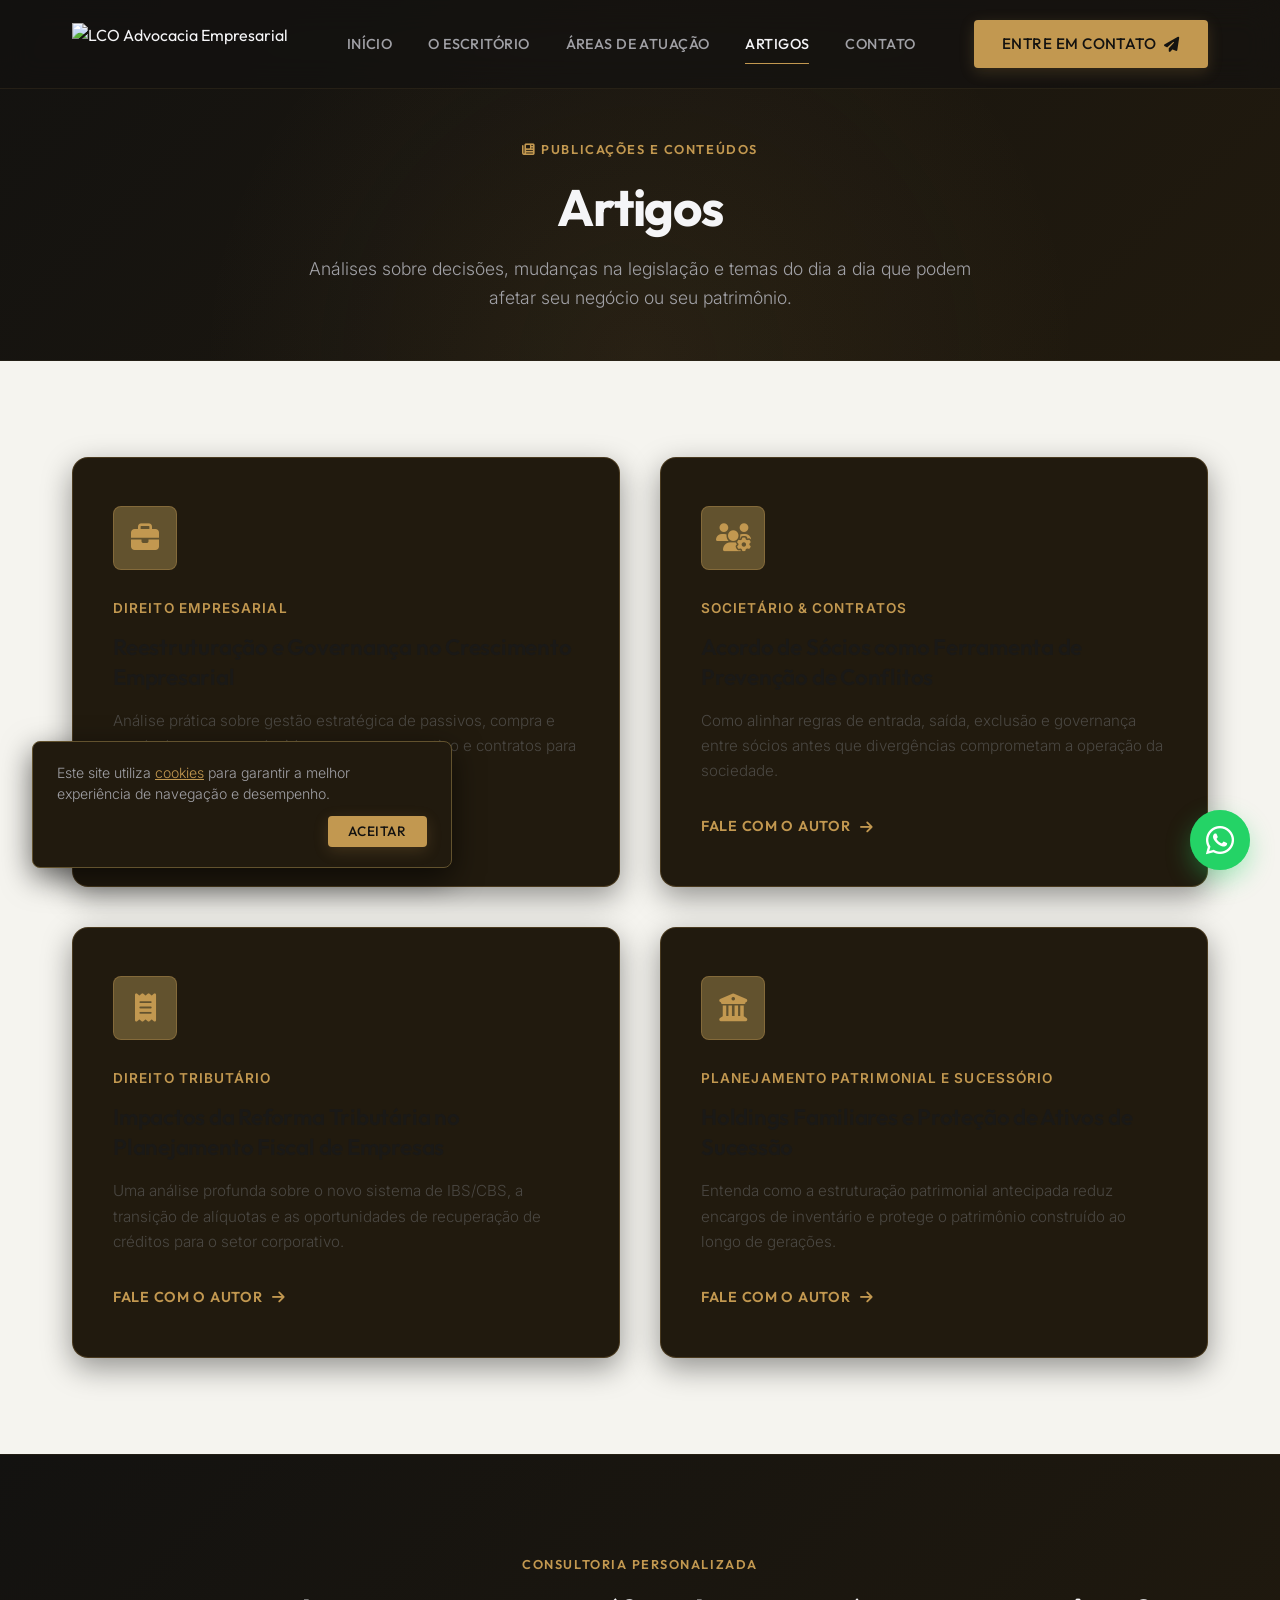
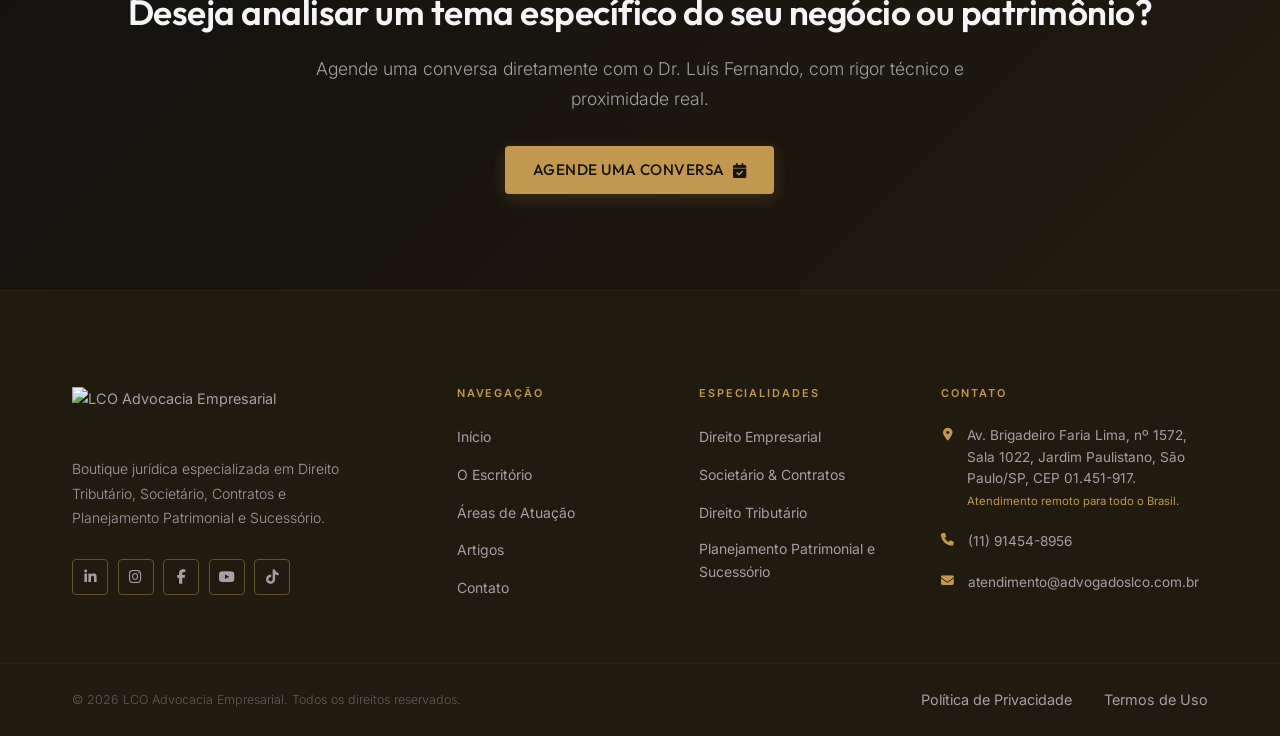
==== commit 0d9ce3d6: "Fundo da secao de artigos ajustado para off-white e centralizacao harmonica do formulario de contato" ====
--- a/artigos.html
+++ b/artigos.html
@@ -105,8 +105,8 @@
       </div>
     </section>
 
-    <!-- Grid de Artigos Institucionais (Disposto 2 em cima e 2 embaixo) -->
-    <section class="subpage-container" style="padding: 6rem 0; background-color: var(--bg-primary);">
+    <!-- Grid de Artigos Institucionais (Disposto 2 em cima e 2 embaixo em Fundo Off-White) -->
+    <section class="subpage-container light-section" style="padding: 6rem 0; background-color: #f5f4ef !important;">
       <div class="container">
         <div class="articles-grid">
           
--- a/style.css
+++ b/style.css
@@ -2037,22 +2037,54 @@
     width: 100% !important;
   }
 
-  /* Centralização e Ajustes de Formulario e Icones de Contato no Mobile */
+  /* Centralização e Ajustes de Formulário e Ícones de Contato no Mobile */
   .contact-grid {
-    grid-template-columns: 1fr !important;
-    gap: 3rem !important;
+    display: flex !important;
+    flex-direction: column !important;
     width: 100% !important;
     max-width: 100% !important;
     margin: 0 auto !important;
-  }
-
+    gap: 2.5rem !important;
+    box-sizing: border-box !important;
+  }
+
+  .contact-grid > div,
   .contact-form-wrapper {
     width: 100% !important;
     max-width: 100% !important;
-    padding: 2.25rem 1.5rem !important;
     box-sizing: border-box !important;
     margin: 0 auto !important;
-    border-radius: var(--border-radius-md);
+    transform: none !important;
+  }
+
+  .contact-form-wrapper {
+    padding: 2rem 1.25rem !important;
+    border-radius: var(--border-radius-md) !important;
+    box-sizing: border-box !important;
+    overflow: hidden !important;
+  }
+
+  .contact-form {
+    width: 100% !important;
+    max-width: 100% !important;
+    box-sizing: border-box !important;
+  }
+
+  .form-group {
+    width: 100% !important;
+    max-width: 100% !important;
+    box-sizing: border-box !important;
+  }
+
+  .form-group input,
+  .form-group select,
+  .form-group textarea,
+  .contact-form .btn {
+    width: 100% !important;
+    max-width: 100% !important;
+    box-sizing: border-box !important;
+    margin-left: 0 !important;
+    margin-right: 0 !important;
   }
 
   .info-items {
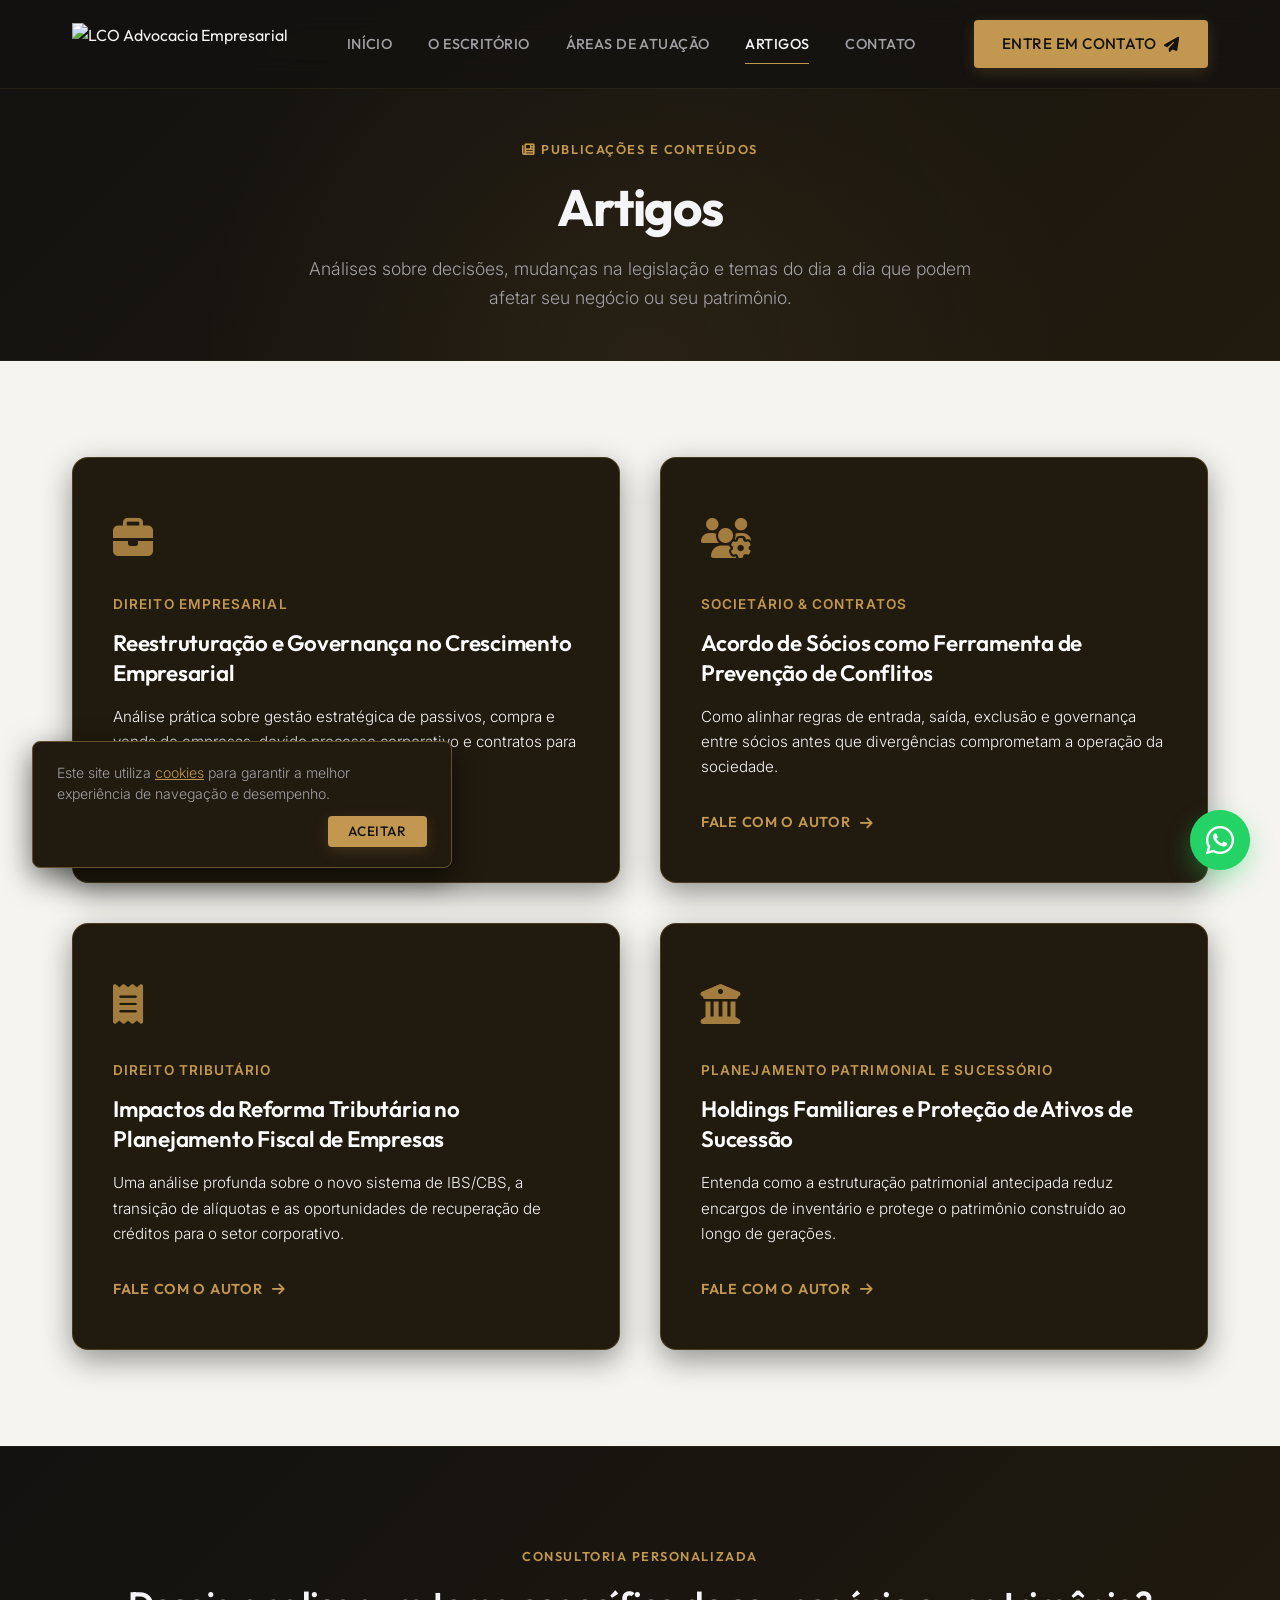
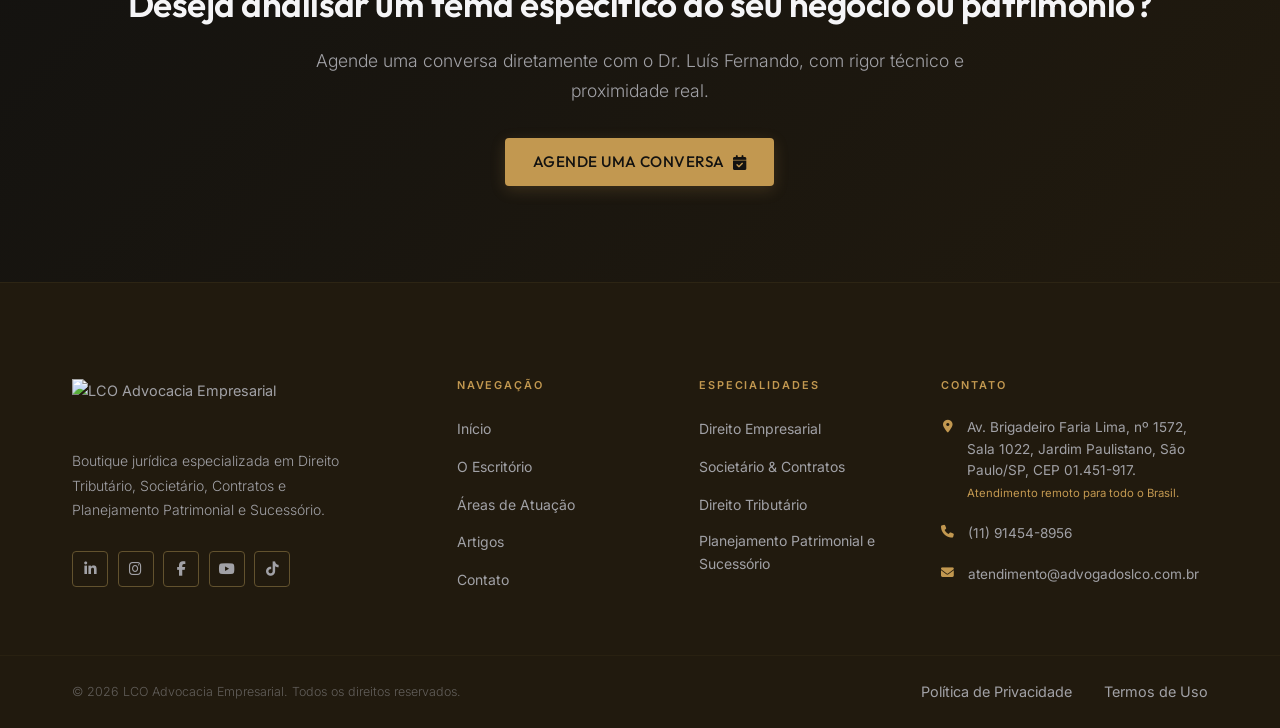
==== commit 38634717: "Removido o quadrado dos icones de artigos e garantida a cor branca/offwhite nas 4 frases de titulo" ====
--- a/artigos.html
+++ b/artigos.html
@@ -113,7 +113,7 @@
           <!-- Artigo 1: Direito Empresarial -->
           <article class="article-card reveal">
             <div>
-              <div class="article-icon-box">
+              <div class="article-icon">
                 <i class="fa-solid fa-briefcase"></i>
               </div>
               <span class="article-tag">Direito Empresarial</span>
@@ -131,7 +131,7 @@
           <!-- Artigo 2: Societário & Contratos -->
           <article class="article-card reveal delay-100">
             <div>
-              <div class="article-icon-box">
+              <div class="article-icon">
                 <i class="fa-solid fa-users-gear"></i>
               </div>
               <span class="article-tag">Societário &amp; Contratos</span>
@@ -149,7 +149,7 @@
           <!-- Artigo 3: Direito Tributário -->
           <article class="article-card reveal delay-200">
             <div>
-              <div class="article-icon-box">
+              <div class="article-icon">
                 <i class="fa-solid fa-receipt"></i>
               </div>
               <span class="article-tag">Direito Tributário</span>
@@ -167,7 +167,7 @@
           <!-- Artigo 4: Planejamento Patrimonial e Sucessório -->
           <article class="article-card reveal delay-300">
             <div>
-              <div class="article-icon-box">
+              <div class="article-icon">
                 <i class="fa-solid fa-building-columns"></i>
               </div>
               <span class="article-tag">Planejamento Patrimonial e Sucessório</span>
--- a/style.css
+++ b/style.css
@@ -796,32 +796,27 @@
   box-shadow: 0 18px 36px rgba(0, 0, 0, 0.6), 0 0 25px rgba(194, 152, 80, 0.2);
 }
 
-/* Fundo do Ícone Marrom (#62522e) */
-.article-icon-box {
-  width: 64px;
-  height: 64px;
-  background-color: var(--color-bronze) !important;
-  border: 1px solid rgba(194, 152, 80, 0.35);
-  border-radius: var(--border-radius-md);
-  display: flex;
-  align-items: center;
-  justify-content: center;
-  margin-bottom: 1.75rem;
-  transition: transform var(--transition-normal), background-color var(--transition-normal);
-}
-
-/* Figuras e Caracteres Especiais em Amarelo/Dourado (#c29850) */
-.article-icon-box i {
-  font-size: 1.75rem !important;
+/* Icone limpo sem quadrado ao redor (Estilo Nossas Soluções) */
+.article-icon {
+  font-size: 2.5rem;
+  color: #a37c3f !important;
+  margin-bottom: 1.5rem;
+  display: block;
+  transition: transform var(--transition-normal);
+}
+
+.article-icon i {
+  font-size: 2.5rem !important;
+  color: #a37c3f !important;
+}
+
+.article-card:hover .article-icon i {
+  transform: scale(1.1);
   color: var(--color-gold) !important;
 }
 
-.article-card:hover .article-icon-box {
-  transform: scale(1.08);
-  background-color: #786438 !important;
-}
-
-.article-tag {
+.article-tag,
+.light-section .article-tag {
   color: var(--color-gold) !important;
   font-size: 0.85rem;
   text-transform: uppercase;
@@ -832,8 +827,9 @@
   display: block;
 }
 
-/* Escrita (Títulos e Texto) em BRANCO */
-.article-card h3 {
+/* Escrita das 4 Frases/Títulos e Textos em BRANCO / OFFWHITE (#ffffff / #f5f5f7) */
+.article-card h3,
+.light-section .article-card h3 {
   color: #ffffff !important;
   font-size: 1.4rem;
   font-weight: 600;
@@ -841,8 +837,9 @@
   line-height: 1.35;
 }
 
-.article-card p {
-  color: #e2e2e6 !important;
+.article-card p,
+.light-section .article-card p {
+  color: #f5f5f7 !important;
   font-size: 0.95rem;
   line-height: 1.65;
   margin-bottom: 2rem;
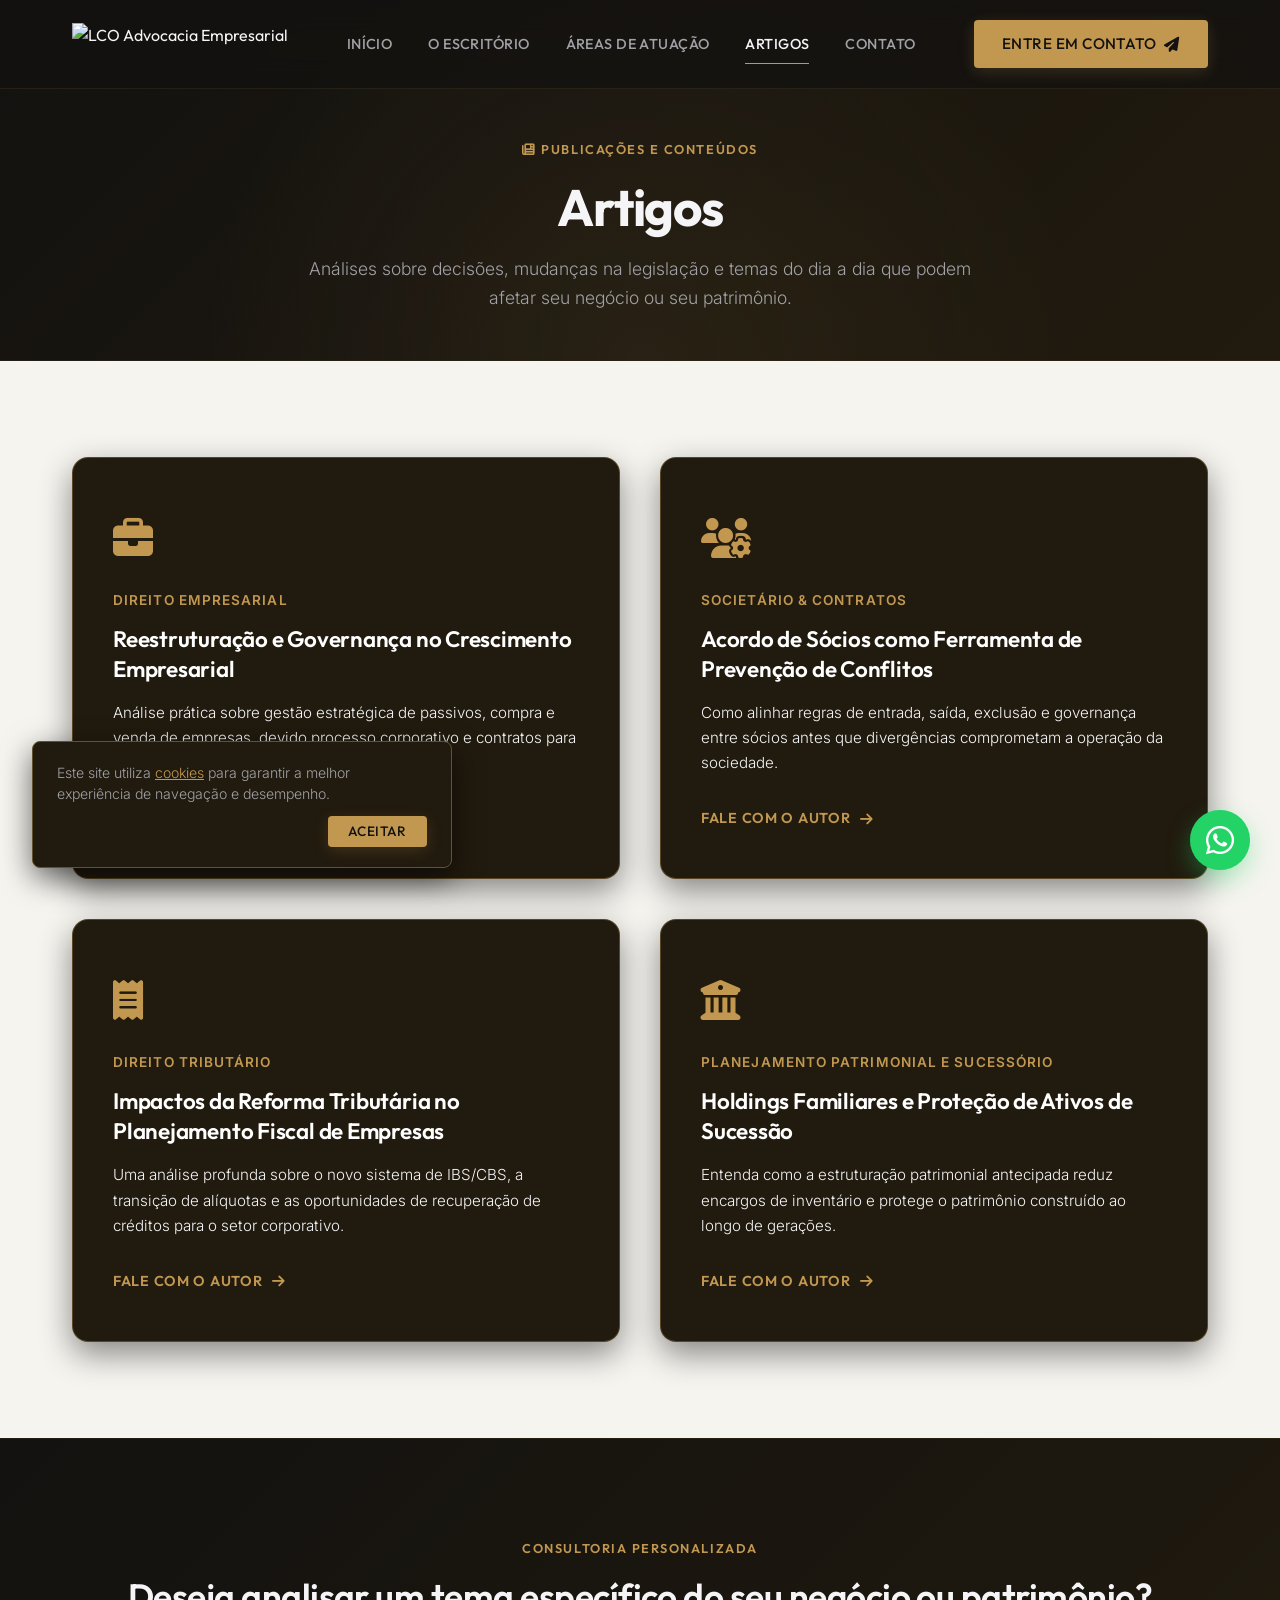
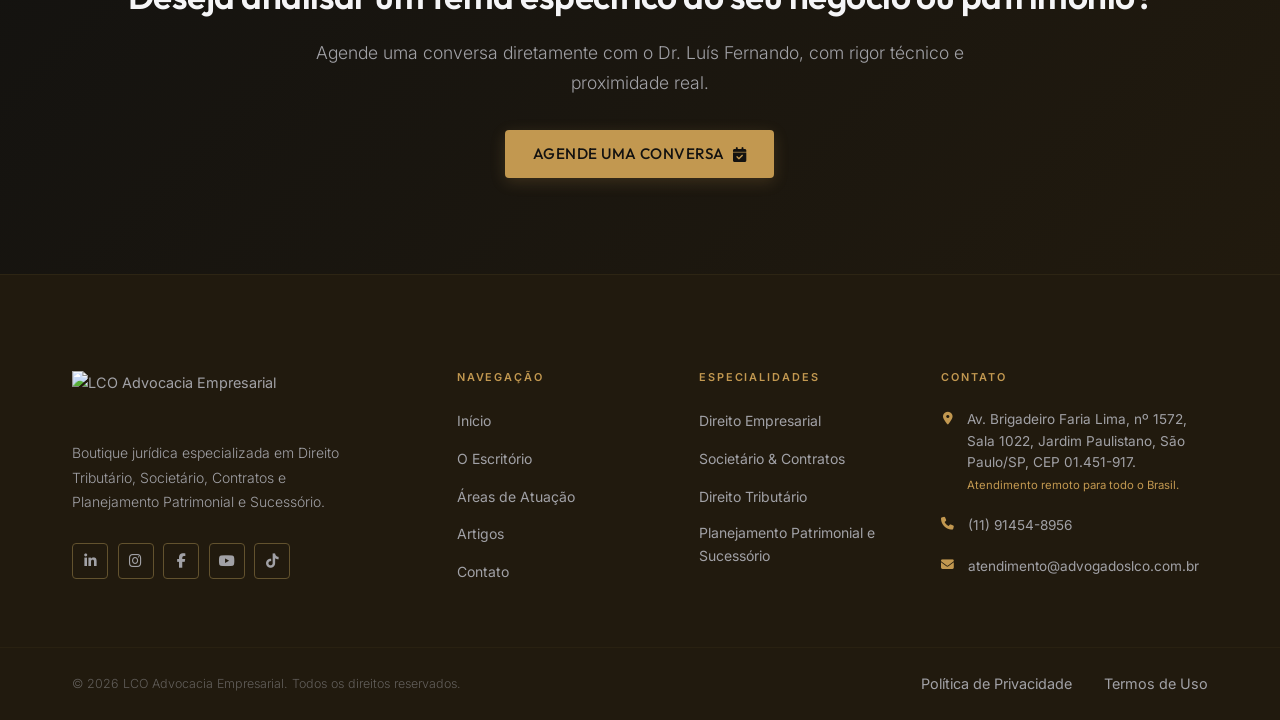
==== commit bee06628: "Corrigidos fundo marrom dos cards de artigos, scroll dos pilares e cache busting de CSS/JS" ====
--- a/artigos.html
+++ b/artigos.html
@@ -26,7 +26,7 @@
   <link rel="canonical" href="https://www.advogadoslco.com.br/artigos.html">
 
   <!-- Custom Styles -->
-  <link rel="stylesheet" href="style.css">
+  <link rel="stylesheet" href="style.css?v=20260723">
 </head>
 <body>
 
@@ -276,6 +276,6 @@
   </footer>
 
   <!-- Custom Script -->
-  <script src="script.js" defer></script>
+  <script src="script.js?v=20260723" defer></script>
 </body>
 </html>
--- a/style.css
+++ b/style.css
@@ -777,42 +777,43 @@
   }
 }
 
-.article-card {
+.article-card,
+.light-section .article-card {
   position: relative;
-  background-color: var(--bg-secondary);
-  border: 1px solid rgba(194, 152, 80, 0.25);
+  background-color: #211a0e !important; /* Fundo Marrom Grafite Escuro Quente */
+  border: 1px solid rgba(194, 152, 80, 0.35) !important;
   border-radius: var(--border-radius-lg);
   padding: 3rem 2.5rem;
   display: flex;
   flex-direction: column;
   justify-content: space-between;
   transition: transform var(--transition-normal), border-color var(--transition-normal), box-shadow var(--transition-normal);
-  box-shadow: 0 10px 30px rgba(0, 0, 0, 0.4);
-}
-
-.article-card:hover {
+  box-shadow: 0 12px 32px rgba(0, 0, 0, 0.45);
+}
+
+.article-card:hover,
+.light-section .article-card:hover {
   transform: translateY(-6px);
-  border-color: var(--color-gold);
-  box-shadow: 0 18px 36px rgba(0, 0, 0, 0.6), 0 0 25px rgba(194, 152, 80, 0.2);
-}
-
-/* Icone limpo sem quadrado ao redor (Estilo Nossas Soluções) */
+  border-color: var(--color-gold) !important;
+  box-shadow: 0 18px 36px rgba(0, 0, 0, 0.6), 0 0 25px rgba(194, 152, 80, 0.25);
+}
+
+/* Ícones em Amarelo/Dourado limpos sem quadrado ao redor */
 .article-icon {
-  font-size: 2.5rem;
-  color: #a37c3f !important;
-  margin-bottom: 1.5rem;
+  font-size: 2.5rem !important;
+  color: var(--color-gold) !important;
+  margin-bottom: 1.25rem;
   display: block;
   transition: transform var(--transition-normal);
 }
 
 .article-icon i {
   font-size: 2.5rem !important;
-  color: #a37c3f !important;
+  color: var(--color-gold) !important;
 }
 
 .article-card:hover .article-icon i {
-  transform: scale(1.1);
-  color: var(--color-gold) !important;
+  transform: scale(1.15);
 }
 
 .article-tag,
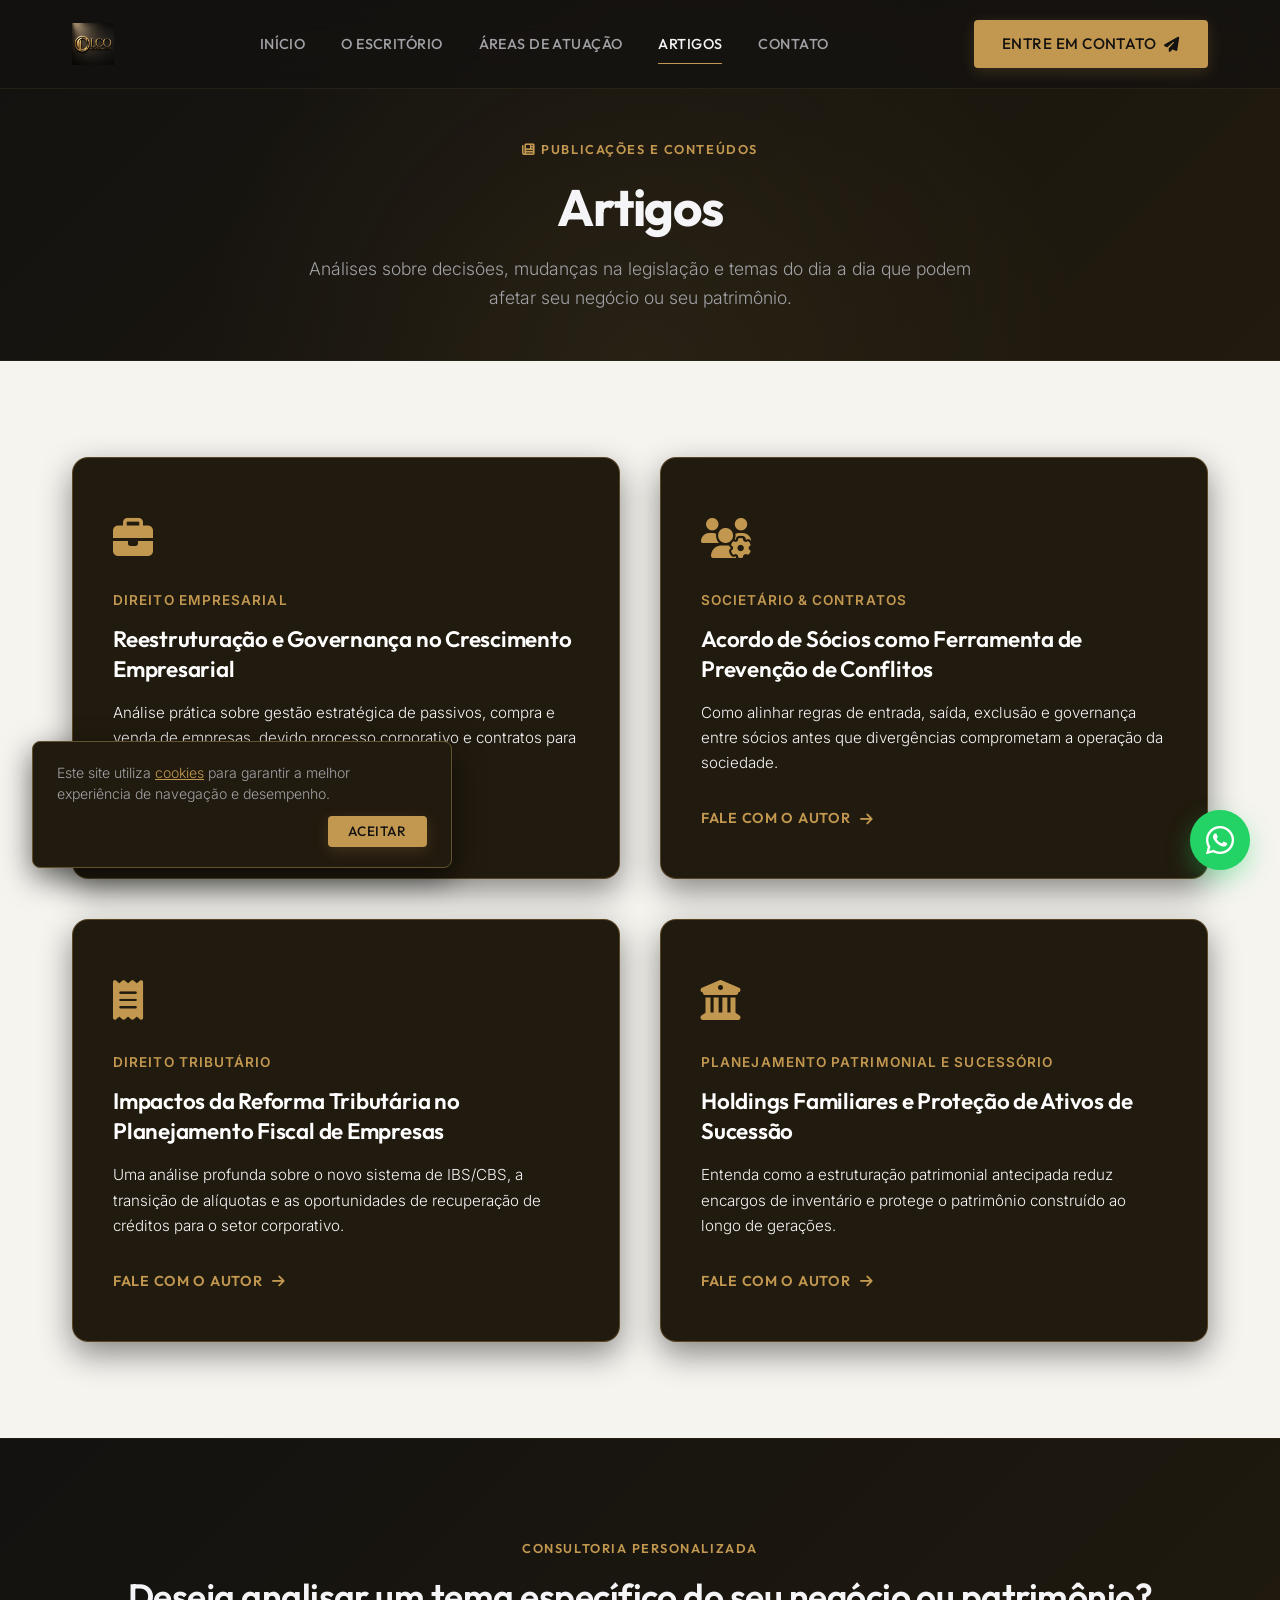
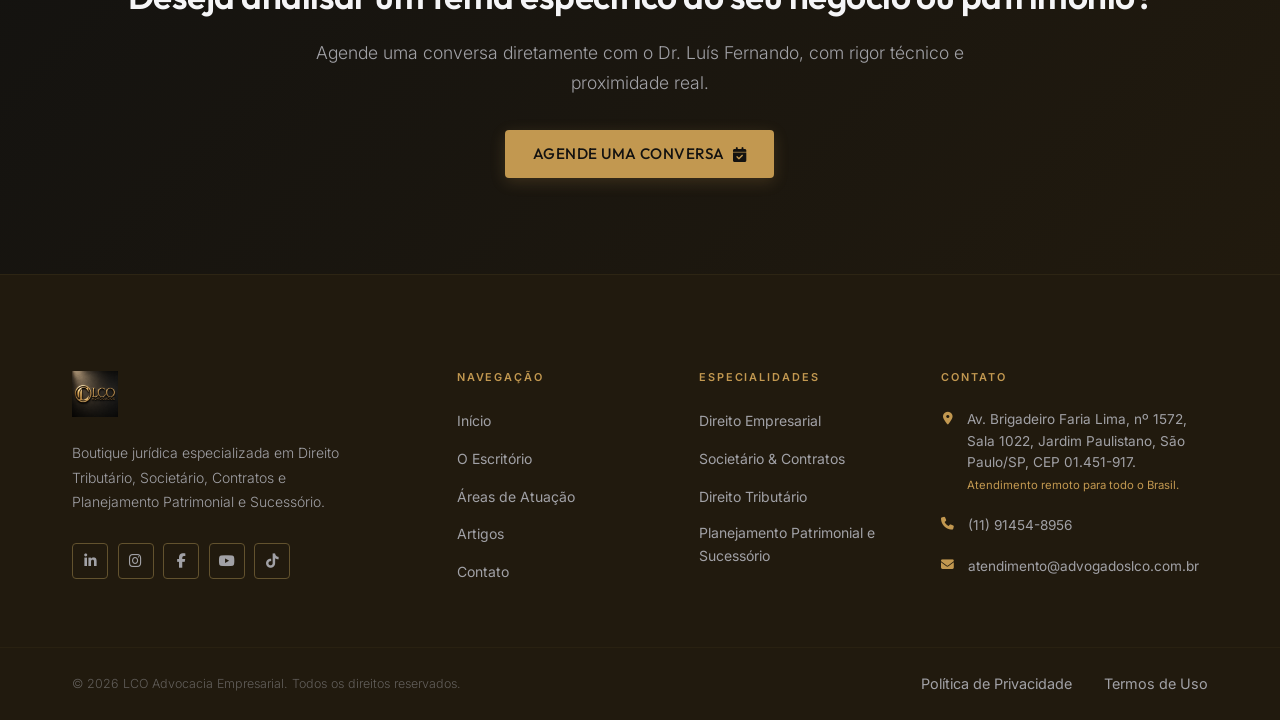
==== commit 8202c3fa: "Implementadas melhorias de Seguranca, SEO, Performance e UX da auditoria" ====
--- a/artigos.html
+++ b/artigos.html
@@ -11,19 +11,81 @@
   <link rel="preconnect" href="https://fonts.gstatic.com" crossorigin>
   <link href="https://fonts.googleapis.com/css2?family=Outfit:wght@300;400;500;600;700;800&family=Inter:wght@300;400;500;600&display=swap" rel="stylesheet">
   
-  <!-- FontAwesome Icons -->
-  <link rel="stylesheet" href="https://cdnjs.cloudflare.com/ajax/libs/font-awesome/6.4.0/css/all.min.css" referrerpolicy="no-referrer" />
+  <!-- Meta Robots -->
+  <meta name="robots" content="index, follow">
+
+  <!-- FontAwesome Icons com SRI -->
+  <link rel="stylesheet" href="https://cdnjs.cloudflare.com/ajax/libs/font-awesome/6.4.0/css/all.min.css" integrity="sha384-iw3OoTErCYJJB9mCa8LNS2hbsQ7M3C0EpIsO/H5+EGAkPGc6rk+V8i04oW/K5xq0" crossorigin="anonymous" referrerpolicy="no-referrer" />
   
   <!-- Favicon -->
   <link rel="icon" type="image/png" href="./Imagens/favicon.png">
-  <!-- SEO: Open Graph e Canonical -->
+  <link rel="apple-touch-icon" href="./Imagens/favicon.png">
+  
+  <!-- SEO: Open Graph, Twitter Cards e Canonical -->
   <meta property="og:type" content="website">
   <meta property="og:url" content="https://www.advogadoslco.com.br/artigos.html">
   <meta property="og:title" content="Artigos | LCO Advocacia Empresarial">
   <meta property="og:description" content="Artigos e análises sobre decisões jurídicas, mudanças na legislação e temas do dia a dia.">
-  <meta property="og:image" content="https://www.advogadoslco.com.br/Imagens/LCO%203D.png">
+  <meta property="og:image" content="https://www.advogadoslco.com.br/Imagens/lco-3d.png">
   <meta property="og:locale" content="pt_BR">
+
+  <meta name="twitter:card" content="summary_large_image">
+  <meta name="twitter:title" content="Artigos | LCO Advocacia Empresarial">
+  <meta name="twitter:description" content="Artigos e análises sobre decisões jurídicas, mudanças na legislação e temas do dia a dia.">
+  <meta name="twitter:image" content="https://www.advogadoslco.com.br/Imagens/lco-3d.png">
+
   <link rel="canonical" href="https://www.advogadoslco.com.br/artigos.html">
+
+  <!-- Dados Estruturados Schema.org (JSON-LD) -->
+  <script type="application/ld+json">
+  {
+    "@context": "https://schema.org",
+    "@type": "ItemList",
+    "name": "Artigos LCO Advocacia Empresarial",
+    "itemListElement": [
+      {
+        "@type": "ListItem",
+        "position": 1,
+        "item": {
+          "@type": "Article",
+          "headline": "Reestruturação e Governança no Crescimento Empresarial",
+          "description": "Análise estratégica sobre reorganização societária e governança para sustentar a expansão segura dos negócios.",
+          "author": { "@type": "Organization", "name": "LCO Advocacia Empresarial" }
+        }
+      },
+      {
+        "@type": "ListItem",
+        "position": 2,
+        "item": {
+          "@type": "Article",
+          "headline": "Acordo de Sócios como Ferramenta de Prevenção de Conflitos",
+          "description": "Como alinhar expectativas, regrar retiradas e prevenir disputas societárias com um instrumento bem redigido.",
+          "author": { "@type": "Organization", "name": "LCO Advocacia Empresarial" }
+        }
+      },
+      {
+        "@type": "ListItem",
+        "position": 3,
+        "item": {
+          "@type": "Article",
+          "headline": "Impactos da Reforma Tributária no Planejamento Fiscal de Empresas",
+          "description": "Quais mudanças exigem adequação imediata para reduzir riscos e aproveitar oportunidades fiscais.",
+          "author": { "@type": "Organization", "name": "LCO Advocacia Empresarial" }
+        }
+      },
+      {
+        "@type": "ListItem",
+        "position": 4,
+        "item": {
+          "@type": "Article",
+          "headline": "Holdings Familiares e Proteção de Ativos de Sucessão",
+          "description": "Estruturação patrimonial para perpetuidade da família e eficiência tributária na transmissão de bens.",
+          "author": { "@type": "Organization", "name": "LCO Advocacia Empresarial" }
+        }
+      }
+    ]
+  }
+  </script>
 
   <!-- Custom Styles -->
   <link rel="stylesheet" href="style.css?v=20260723">
@@ -62,7 +124,7 @@
     <div class="header-main">
       <div class="container header-container">
         <a href="index.html" class="logo-link" aria-label="LCO Advocacia Home">
-          <img src="./Imagens/LCO 3D.png" alt="LCO Advocacia Empresarial" class="logo-img">
+          <img src="./Imagens/lco-3d.png" alt="LCO Advocacia Empresarial" class="logo-img">
         </a>
         
         <!-- Navegação Principal Multipáginas -->
@@ -214,7 +276,7 @@
     <div class="footer-top">
       <div class="container footer-grid">
         <div class="footer-brand">
-          <a href="index.html"><img src="./Imagens/LCO 3D.png" alt="LCO Advocacia Empresarial" class="footer-logo"></a>
+          <a href="index.html"><img src="./Imagens/lco-3d.png" alt="LCO Advocacia Empresarial" class="footer-logo"></a>
           <p class="footer-desc">Boutique jurídica especializada em Direito Tributário, Societário, Contratos e Planejamento Patrimonial e Sucessório.</p>
           <div class="footer-social">
             <a href="https://www.linkedin.com/in/lu%C3%ADs-fernando-costa-oliveira-b01384b0/" target="_blank" rel="noopener noreferrer" aria-label="LinkedIn"><i class="fa-brands fa-linkedin-in"></i></a>
